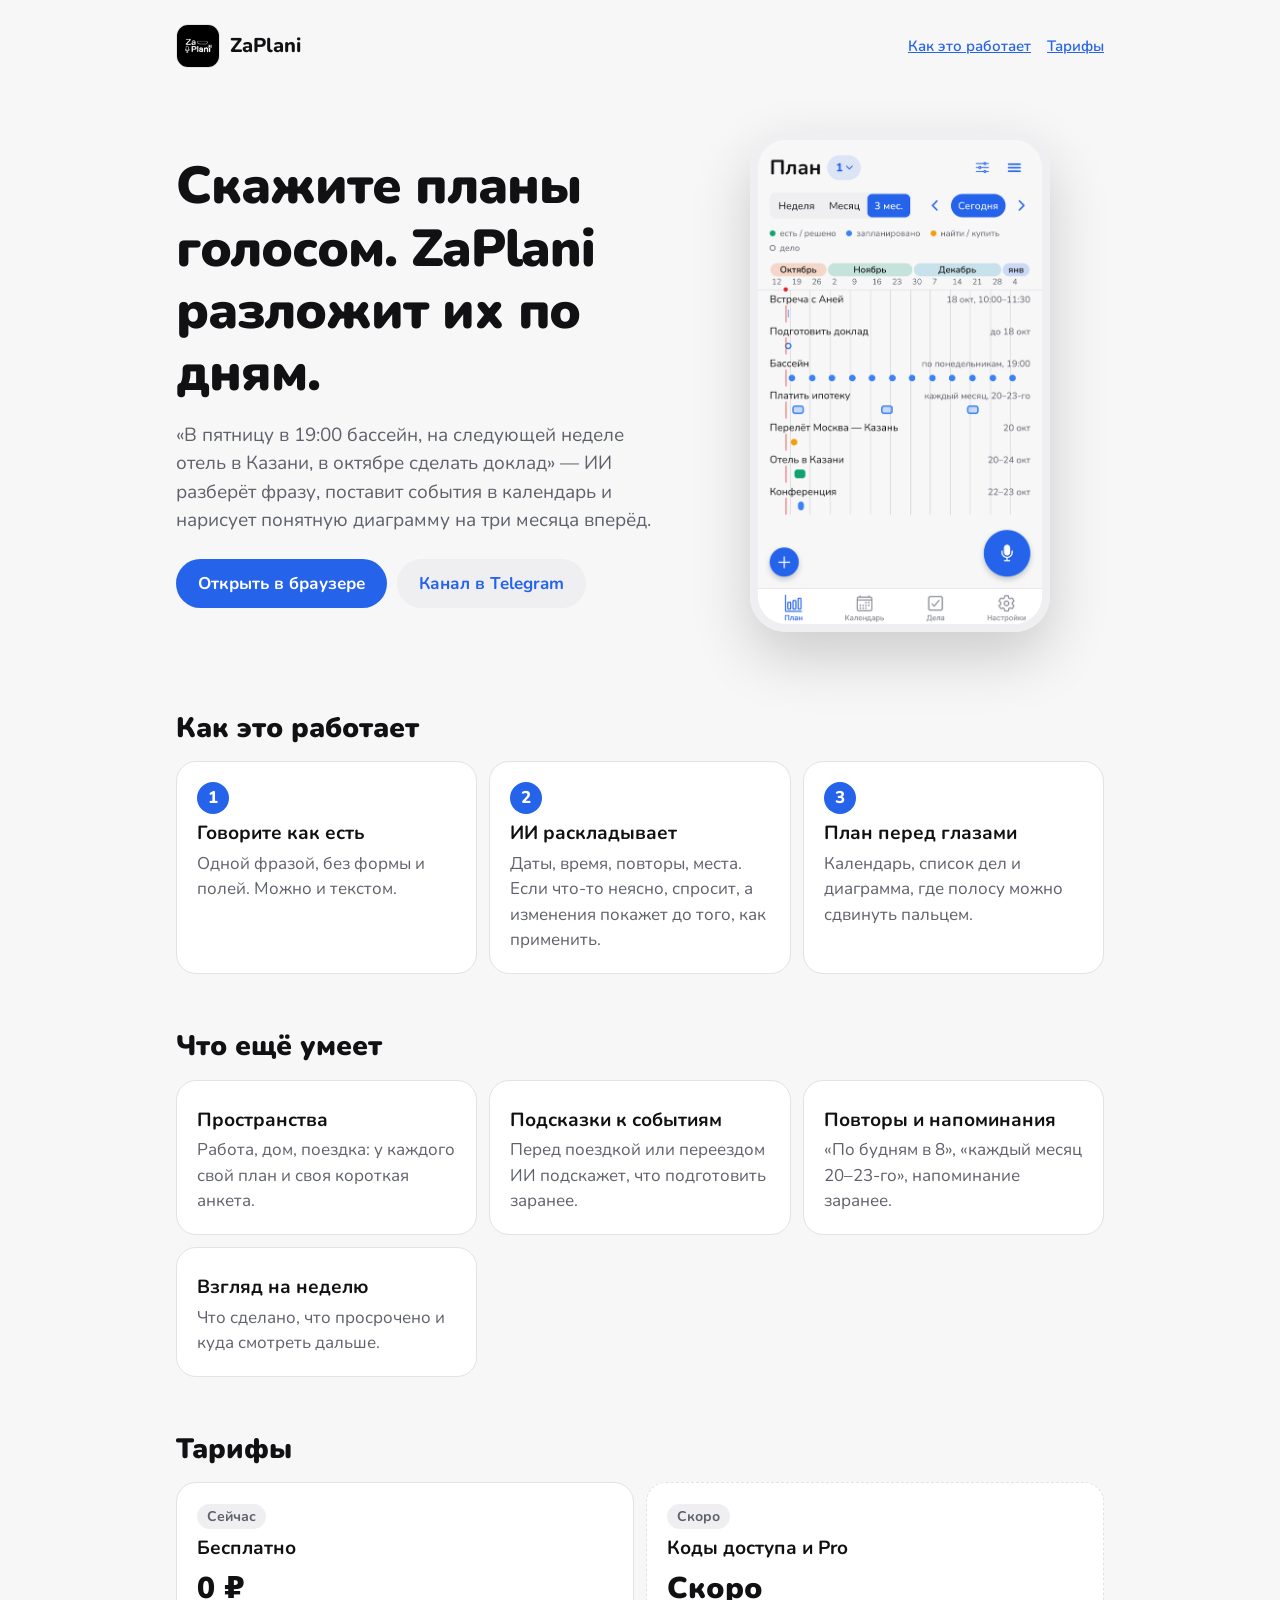
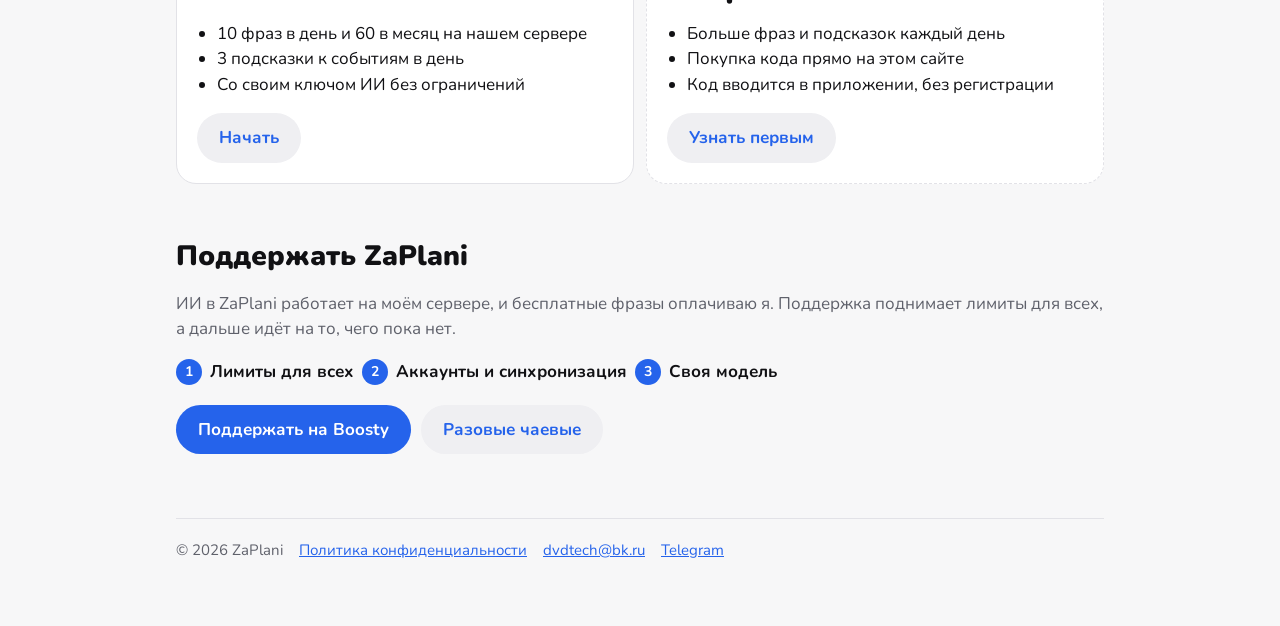
==== index.html @ d5377194 "Support block on the landing, access code on the hidden «Проверка» screen (from whenClick/ZaPlani PR" ====
<!doctype html>
<html lang="ru">
  <head>
    <meta charset="utf-8" />
    <meta name="viewport" content="width=device-width, initial-scale=1" />
    <title>ZaPlani — планы голосом</title>
    <meta
      name="description"
      content="Скажите планы голосом: ZaPlani разложит их по датам, поставит в календарь и нарисует понятную диаграмму." />
    <link rel="icon" href="img/favicon.png" />
    <link rel="apple-touch-icon" href="img/apple-touch-icon.png" />
    <link rel="stylesheet" href="style.css" />
    <style>
      header {
        display: flex;
        align-items: center;
        gap: 10px;
        font-weight: 800;
        font-size: 20px;
      }
      header img {
        width: 44px;
        height: 44px;
        border-radius: 12px;
        border: 1px solid var(--line);
      }
      header nav {
        margin-left: auto;
        display: flex;
        gap: 16px;
        font-size: 15px;
        font-weight: 600;
      }
      .hero {
        display: grid;
        gap: 32px;
        align-items: center;
        padding: 40px 0 24px;
      }
      .hero h1 {
        font-size: clamp(34px, 8vw, 52px);
        font-weight: 900;
        letter-spacing: -0.02em;
      }
      .hero p {
        font-size: 19px;
        margin: 16px 0 24px;
      }
      .actions {
        display: flex;
        flex-wrap: wrap;
        gap: 10px;
      }
      .phone {
        justify-self: center;
        width: min(300px, 80vw);
        border-radius: 36px;
        border: 8px solid var(--muted-surface);
        overflow: hidden;
        box-shadow: 0 24px 60px rgba(0, 0, 0, 0.18);
      }
      .phone img {
        display: block;
        width: 100%;
        height: auto;
      }
      section {
        margin-top: 56px;
      }
      section > h2 {
        font-size: 28px;
        font-weight: 900;
        margin-bottom: 16px;
      }
      .grid {
        display: grid;
        gap: 12px;
        grid-template-columns: repeat(auto-fit, minmax(240px, 1fr));
      }
      .card h3 {
        font-size: 19px;
        margin: 8px 0 6px;
      }
      .card p {
        margin: 0;
      }
      .step {
        display: inline-grid;
        place-items: center;
        width: 32px;
        height: 32px;
        border-radius: 50%;
        background: var(--accent);
        color: var(--on-accent);
        font-weight: 800;
      }
      .plan .price {
        font-size: 30px;
        font-weight: 900;
        margin: 6px 0 10px;
      }
      .plan ul {
        margin: 0 0 16px;
        padding-left: 20px;
      }
      .plan.soon {
        border-style: dashed;
      }
      .goals {
        display: flex;
        flex-wrap: wrap;
        gap: 8px;
        margin: 0 0 20px;
        padding: 0;
        list-style: none;
        counter-reset: goal;
      }
      .goals li {
        counter-increment: goal;
        display: flex;
        align-items: center;
        gap: 8px;
        font-weight: 700;
      }
      .goals li::before {
        content: counter(goal);
        display: inline-grid;
        place-items: center;
        width: 26px;
        height: 26px;
        border-radius: 50%;
        background: var(--accent);
        color: var(--on-accent);
        font-size: 14px;
      }
      footer {
        margin-top: 64px;
        padding-top: 20px;
        border-top: 1px solid var(--line);
        display: flex;
        flex-wrap: wrap;
        gap: 16px;
        font-size: 15px;
      }
      @media (min-width: 760px) {
        .hero {
          grid-template-columns: 1.2fr 1fr;
          padding-top: 64px;
        }
      }
    </style>
  </head>
  <body>
    <main>
      <header>
        <img src="img/icon.png" alt="" />
        ZaPlani
        <nav>
          <a href="#how">Как это работает</a>
          <a href="#plans">Тарифы</a>
        </nav>
      </header>

      <div class="hero">
        <div>
          <h1>Скажите планы голосом. ZaPlani разложит их по дням.</h1>
          <p class="muted">
            «В пятницу в 19:00 бассейн, на следующей неделе отель в Казани, в октябре сделать
            доклад» — ИИ разберёт фразу, поставит события в календарь и нарисует понятную диаграмму
            на три месяца вперёд.
          </p>
          <div class="actions">
            <a class="button" href="https://whenclick.github.io/ZaplaniWeb/">Открыть в браузере</a>
            <a class="button quiet" href="https://t.me/ZaPlani_pub">Канал в Telegram</a>
          </div>
        </div>
        <div class="phone">
          <picture>
            <source srcset="img/plan-dark.png" media="(prefers-color-scheme: dark)" />
            <img
              src="img/plan-light.png"
              width="585"
              height="996"
              alt="План в ZaPlani: дела и события на диаграмме за три месяца" />
          </picture>
        </div>
      </div>

      <section id="how">
        <h2>Как это работает</h2>
        <div class="grid">
          <div class="card">
            <span class="step">1</span>
            <h3>Говорите как есть</h3>
            <p class="muted">Одной фразой, без формы и полей. Можно и текстом.</p>
          </div>
          <div class="card">
            <span class="step">2</span>
            <h3>ИИ раскладывает</h3>
            <p class="muted">
              Даты, время, повторы, места. Если что-то неясно, спросит, а изменения покажет до того,
              как применить.
            </p>
          </div>
          <div class="card">
            <span class="step">3</span>
            <h3>План перед глазами</h3>
            <p class="muted">
              Календарь, список дел и диаграмма, где полосу можно сдвинуть пальцем.
            </p>
          </div>
        </div>
      </section>

      <section>
        <h2>Что ещё умеет</h2>
        <div class="grid">
          <div class="card">
            <h3>Пространства</h3>
            <p class="muted">Работа, дом, поездка: у каждого свой план и своя короткая анкета.</p>
          </div>
          <div class="card">
            <h3>Подсказки к событиям</h3>
            <p class="muted">Перед поездкой или переездом ИИ подскажет, что подготовить заранее.</p>
          </div>
          <div class="card">
            <h3>Повторы и напоминания</h3>
            <p class="muted">«По будням в 8», «каждый месяц 20–23-го», напоминание заранее.</p>
          </div>
          <div class="card">
            <h3>Взгляд на неделю</h3>
            <p class="muted">Что сделано, что просрочено и куда смотреть дальше.</p>
          </div>
        </div>
      </section>

      <section id="plans">
        <h2>Тарифы</h2>
        <div class="grid">
          <div class="card plan">
            <span class="badge">Сейчас</span>
            <h3>Бесплатно</h3>
            <div class="price">0 ₽</div>
            <ul>
              <li>
                <span id="day-limit">10</span> фраз в день и <span id="month-limit">60</span> в
                месяц на нашем сервере
              </li>
              <li><span id="hints-limit">3</span> подсказки к событиям в день</li>
              <li>Со своим ключом ИИ без ограничений</li>
            </ul>
            <a class="button quiet" href="https://whenclick.github.io/ZaplaniWeb/">Начать</a>
          </div>
          <div class="card plan soon">
            <span class="badge">Скоро</span>
            <h3>Коды доступа и Pro</h3>
            <div class="price">Скоро</div>
            <ul>
              <li>Больше фраз и подсказок каждый день</li>
              <li>Покупка кода прямо на этом сайте</li>
              <li>Код вводится в приложении, без регистрации</li>
            </ul>
            <a class="button quiet" href="https://t.me/ZaPlani_pub">Узнать первым</a>
          </div>
        </div>
      </section>

      <section id="support">
        <h2>Поддержать ZaPlani</h2>
        <p class="muted">
          ИИ в ZaPlani работает на моём сервере, и бесплатные фразы оплачиваю я. Поддержка поднимает
          лимиты для всех, а дальше идёт на то, чего пока нет.
        </p>
        <ol class="goals">
          <li>Лимиты для всех</li>
          <li>Аккаунты и синхронизация</li>
          <li>Своя модель</li>
        </ol>
        <div class="actions">
          <a class="button" href="https://boosty.to/whenclick/donate">Поддержать на Boosty</a>
          <a class="button quiet" href="https://pay.cloudtips.ru/p/d7dc0de0">Разовые чаевые</a>
        </div>
      </section>

      <footer class="muted">
        <span>© 2026 ZaPlani</span>
        <a href="https://whenclick.github.io/zaplani-privacy/">Политика конфиденциальности</a>
        <a href="mailto:dvdtech@bk.ru">dvdtech@bk.ru</a>
        <a href="https://t.me/ZaPlani_pub">Telegram</a>
      </footer>
    </main>
    <script>
      // The free limits as the server has them now; the numbers above stay if it does not answer.
      fetch('https://container-app-zaplani.containerapps.ru/')
        .then((res) => res.json())
        .then((limits) => {
          for (const [id, key] of [
            ['day-limit', 'dailyLimit'],
            ['month-limit', 'monthlyLimit'],
            ['hints-limit', 'hintsDailyLimit'],
          ]) {
            if (Number.isFinite(limits[key])) document.getElementById(id).textContent = limits[key];
          }
        })
        .catch(() => {});
    </script>
  </body>
</html>
---- style.css ----
/* Shared by the landing and the admin page; colors are the app's own (src/theme/tokens.ts). */
@font-face {
  font-family: Nunito;
  font-weight: 200 1000;
  font-display: swap;
  src: url('fonts/nunito-cyrillic-wght-normal.woff2') format('woff2');
  unicode-range: U+0301, U+0400-045F, U+0490-0491, U+04B0-04B1, U+2116;
}
@font-face {
  font-family: Nunito;
  font-weight: 200 1000;
  font-display: swap;
  src: url('fonts/nunito-latin-wght-normal.woff2') format('woff2');
  unicode-range: U+0000-00FF, U+0131, U+0152-0153, U+02BB-02BC, U+2000-206F, U+20AC, U+2122;
}
:root {
  color-scheme: light dark;
  --bg: #f7f7f8;
  --surface: #ffffff;
  --muted-surface: #efeff2;
  --line: #e2e2e7;
  --fg: #111114;
  --muted: #5f616b;
  --accent: #2563eb;
  --on-accent: #ffffff;
  --ok: #10a36f;
  --warn: #b45309;
  --bad: #dc2626;
}
@media (prefers-color-scheme: dark) {
  :root {
    --bg: #0b0b0d;
    --surface: #17171a;
    --muted-surface: #222227;
    --line: #2c2c32;
    --fg: #f4f4f6;
    --muted: #a3a5ae;
    --accent: #5b8def;
    --ok: #22b07d;
    --warn: #fbbf24;
    --bad: #f87171;
  }
}
* {
  box-sizing: border-box;
}
body {
  margin: 0;
  background: var(--bg);
  color: var(--fg);
  font:
    17px/1.5 Nunito,
    -apple-system,
    system-ui,
    sans-serif;
}
main {
  max-width: 960px;
  margin: 0 auto;
  padding: 24px 16px 64px;
}
a {
  color: var(--accent);
}
h1,
h2,
h3 {
  line-height: 1.2;
  margin: 0;
}
.button {
  display: inline-block;
  border: 0;
  border-radius: 999px;
  padding: 12px 22px;
  font: inherit;
  font-weight: 700;
  text-decoration: none;
  cursor: pointer;
  background: var(--accent);
  color: var(--on-accent);
}
.button.quiet {
  background: var(--muted-surface);
  color: var(--accent);
}
.card {
  background: var(--surface);
  border: 1px solid var(--line);
  border-radius: 20px;
  padding: 20px;
}
.muted {
  color: var(--muted);
}
.badge {
  display: inline-block;
  border-radius: 999px;
  padding: 2px 10px;
  font-size: 14px;
  font-weight: 700;
  background: var(--muted-surface);
  color: var(--muted);
}
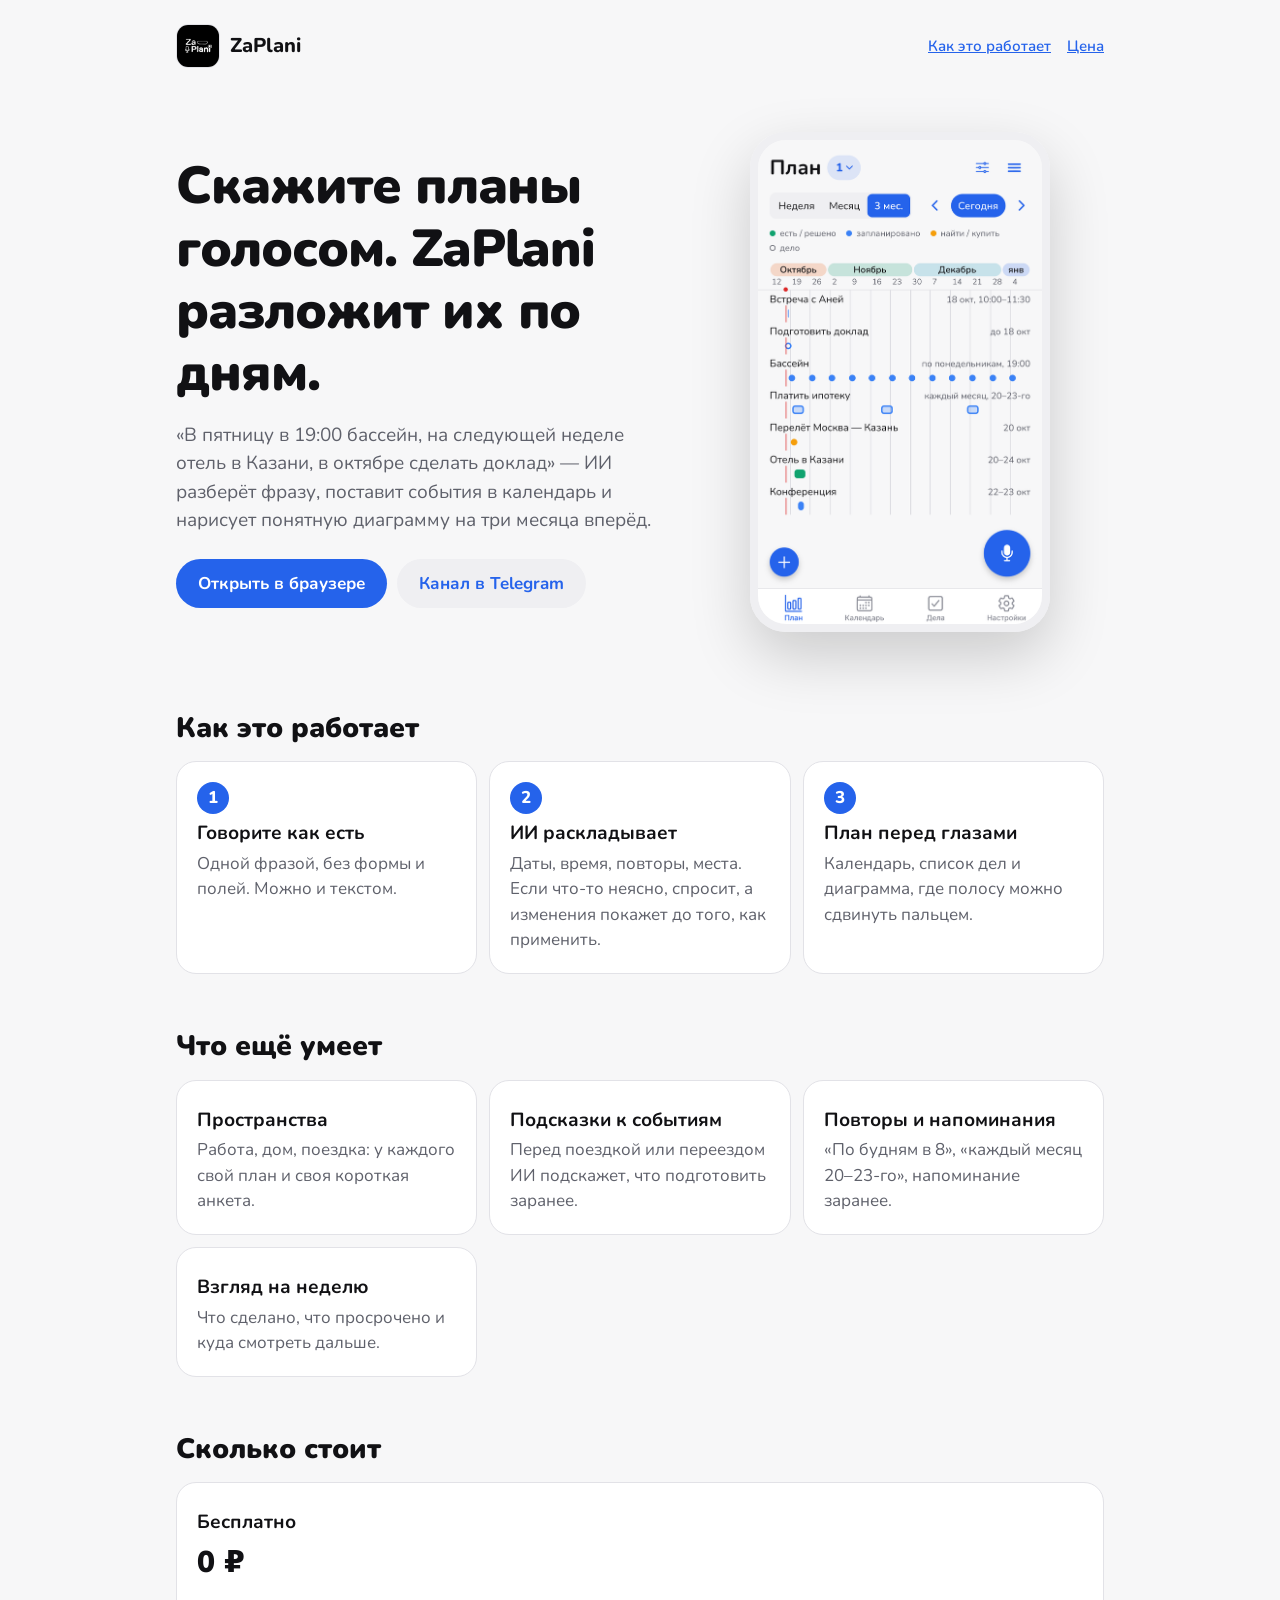
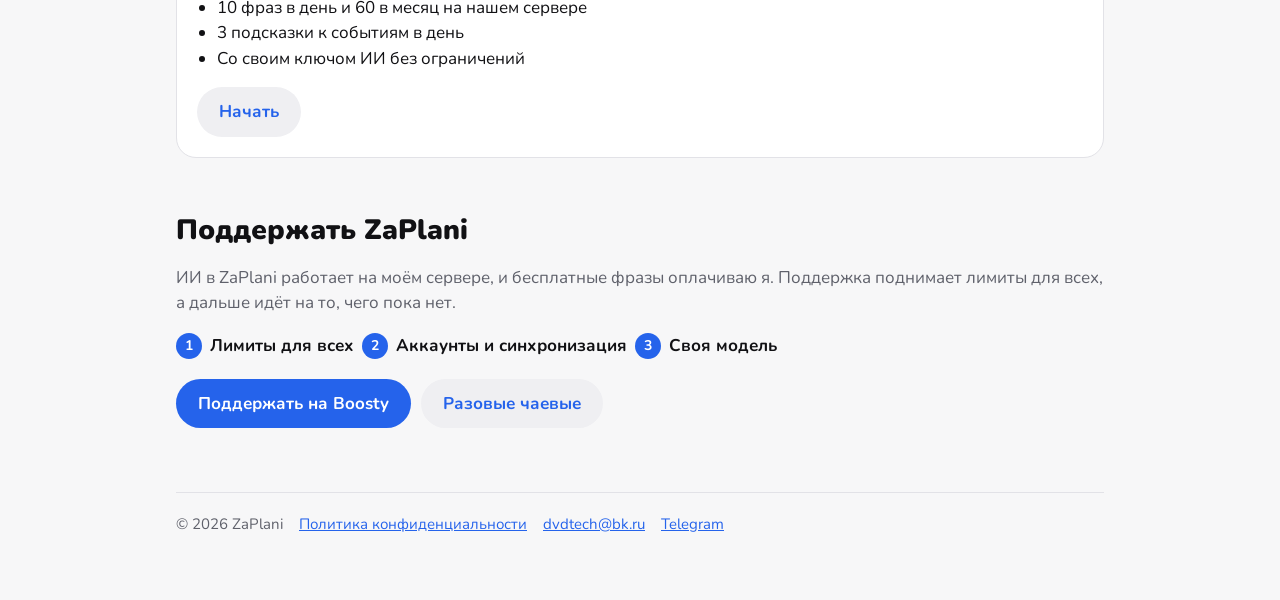
==== commit 83bdaa08: "Remove the «Коды доступа и Pro» card from the landing (from whenClick/ZaPlani PR #93)" ====
--- a/index.html
+++ b/index.html
@@ -103,9 +103,6 @@
         margin: 0 0 16px;
         padding-left: 20px;
       }
-      .plan.soon {
-        border-style: dashed;
-      }
       .goals {
         display: flex;
         flex-wrap: wrap;
@@ -157,7 +154,7 @@
         ZaPlani
         <nav>
           <a href="#how">Как это работает</a>
-          <a href="#plans">Тарифы</a>
+          <a href="#plans">Цена</a>
         </nav>
       </header>
 
@@ -235,10 +232,9 @@
       </section>
 
       <section id="plans">
-        <h2>Тарифы</h2>
+        <h2>Сколько стоит</h2>
         <div class="grid">
           <div class="card plan">
-            <span class="badge">Сейчас</span>
             <h3>Бесплатно</h3>
             <div class="price">0 ₽</div>
             <ul>
@@ -250,17 +246,6 @@
               <li>Со своим ключом ИИ без ограничений</li>
             </ul>
             <a class="button quiet" href="https://whenclick.github.io/ZaplaniWeb/">Начать</a>
-          </div>
-          <div class="card plan soon">
-            <span class="badge">Скоро</span>
-            <h3>Коды доступа и Pro</h3>
-            <div class="price">Скоро</div>
-            <ul>
-              <li>Больше фраз и подсказок каждый день</li>
-              <li>Покупка кода прямо на этом сайте</li>
-              <li>Код вводится в приложении, без регистрации</li>
-            </ul>
-            <a class="button quiet" href="https://t.me/ZaPlani_pub">Узнать первым</a>
           </div>
         </div>
       </section>
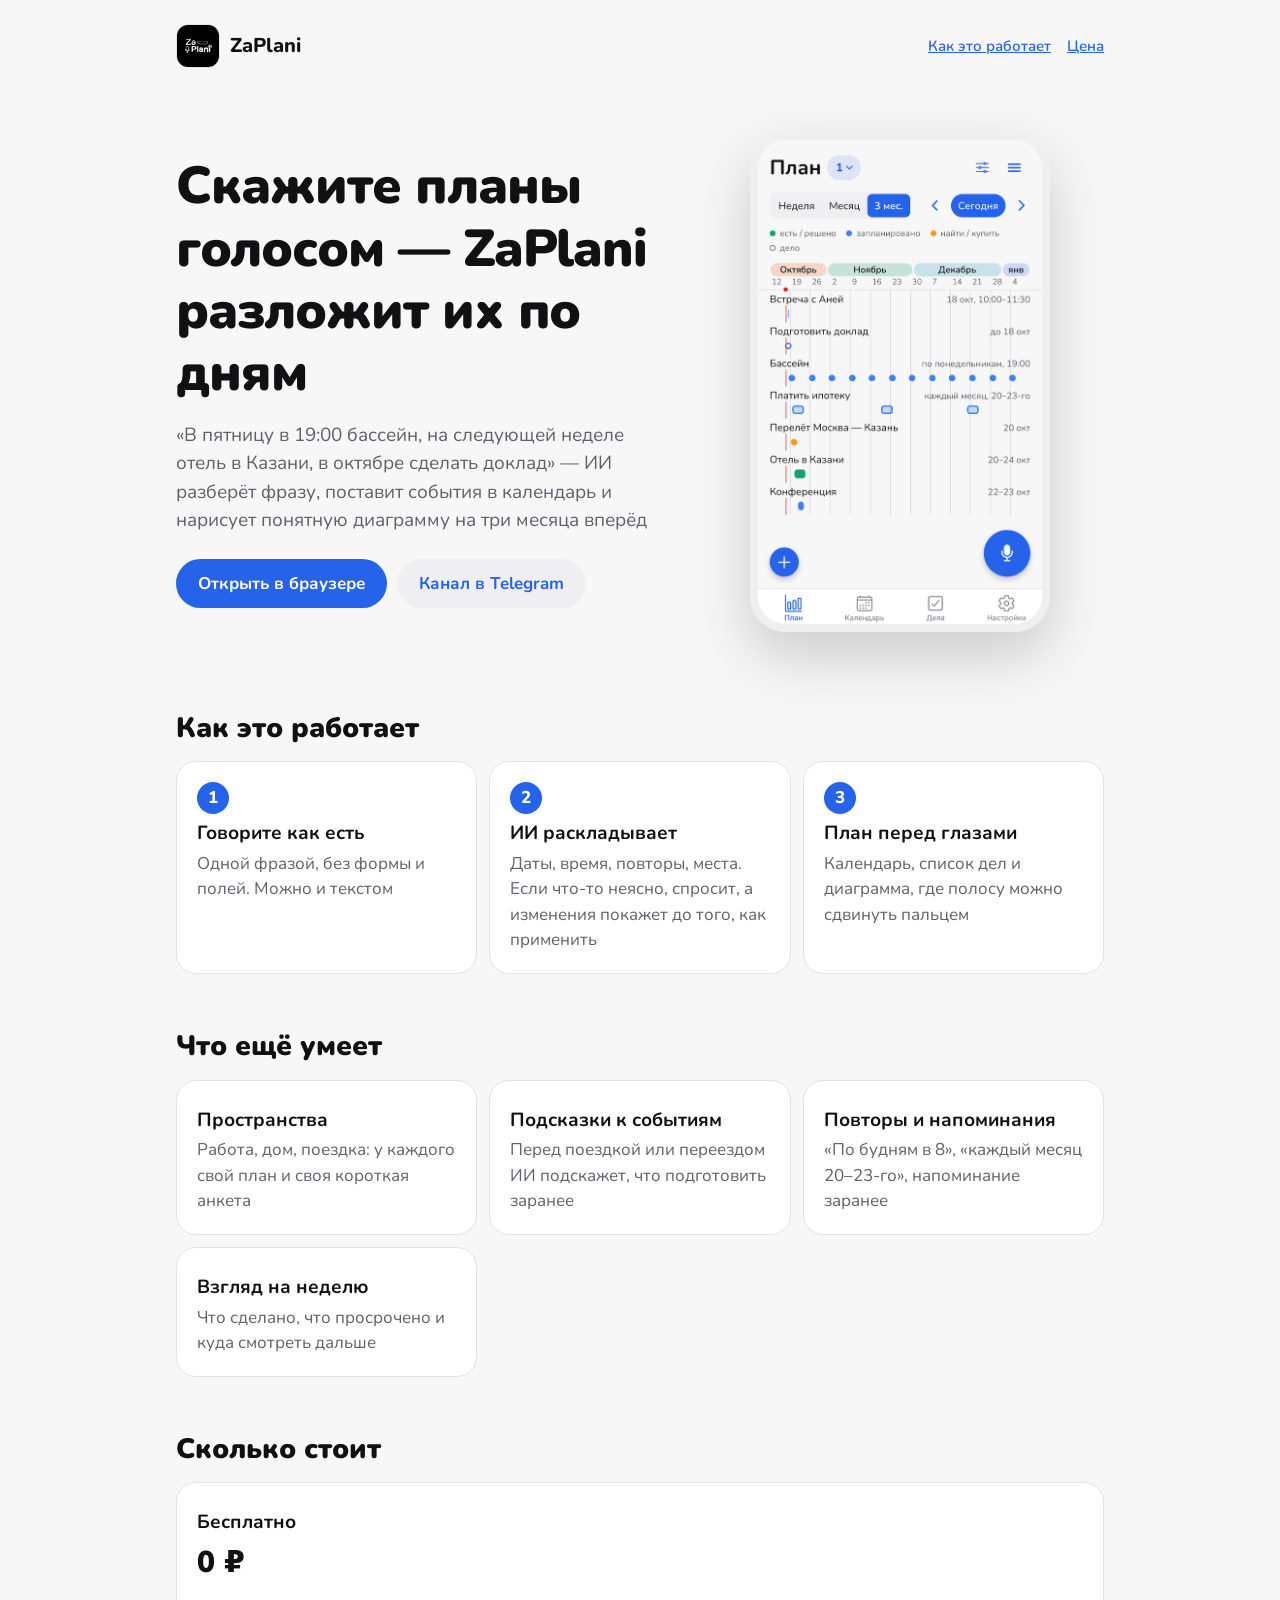
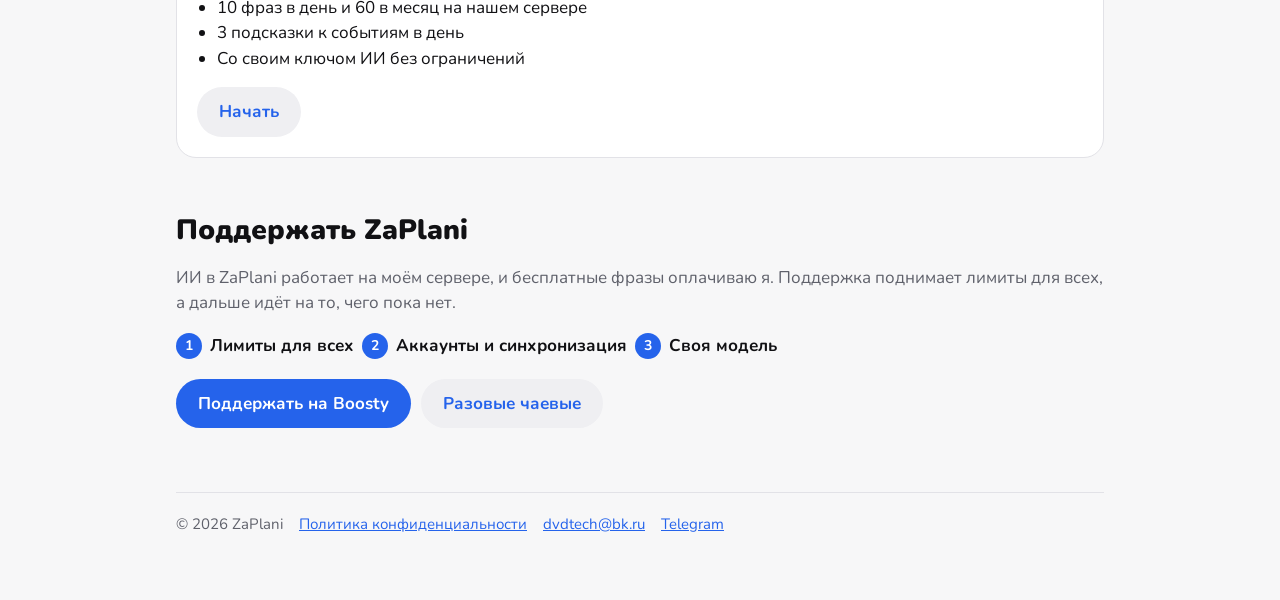
==== commit f691e444: "APK download button and no periods in headings; app links to app.zaplani.com (from whenClick/ZaPlani" ====
--- a/index.html
+++ b/index.html
@@ -139,6 +139,21 @@
         gap: 16px;
         font-size: 15px;
       }
+      /* The button's own display would show it while hidden. */
+      [hidden] {
+        display: none !important;
+      }
+      .apk-notes {
+        margin-top: 12px;
+        font-size: 14px;
+      }
+      .apk-notes p {
+        margin: 0 0 4px;
+      }
+      .apk-notes ul {
+        margin: 0;
+        padding-left: 20px;
+      }
       @media (min-width: 760px) {
         .hero {
           grid-template-columns: 1.2fr 1fr;
@@ -160,15 +175,33 @@
 
       <div class="hero">
         <div>
-          <h1>Скажите планы голосом. ZaPlani разложит их по дням.</h1>
+          <h1>Скажите планы голосом — ZaPlani разложит их по дням</h1>
           <p class="muted">
             «В пятницу в 19:00 бассейн, на следующей неделе отель в Казани, в октябре сделать
             доклад» — ИИ разберёт фразу, поставит события в календарь и нарисует понятную диаграмму
-            на три месяца вперёд.
+            на три месяца вперёд
           </p>
           <div class="actions">
-            <a class="button" href="https://whenclick.github.io/ZaplaniWeb/">Открыть в браузере</a>
+            <a class="button" href="https://app.zaplani.com/">Открыть в браузере</a>
             <a class="button quiet" href="https://t.me/ZaPlani_pub">Канал в Telegram</a>
+            <a
+              class="button quiet"
+              id="apk"
+              href="https://github.com/whenClick/zaplani-site/releases/latest/download/zaplani.apk"
+              hidden
+              >Скачать для Android (APK)</a
+            >
+          </div>
+          <div class="apk-notes muted" id="apk-notes" hidden>
+            <p id="apk-version"></p>
+            <ul>
+              <li>Телефон спросит разрешение ставить приложения из браузера: разрешите</li>
+              <li>
+                Play Защита может предупредить о незнакомом приложении: выберите «Всё равно
+                установить»
+              </li>
+              <li>Новую версию ставьте поверх старой: план сохранится</li>
+            </ul>
           </div>
         </div>
         <div class="phone">
@@ -189,21 +222,21 @@
           <div class="card">
             <span class="step">1</span>
             <h3>Говорите как есть</h3>
-            <p class="muted">Одной фразой, без формы и полей. Можно и текстом.</p>
+            <p class="muted">Одной фразой, без формы и полей. Можно и текстом</p>
           </div>
           <div class="card">
             <span class="step">2</span>
             <h3>ИИ раскладывает</h3>
             <p class="muted">
               Даты, время, повторы, места. Если что-то неясно, спросит, а изменения покажет до того,
-              как применить.
+              как применить
             </p>
           </div>
           <div class="card">
             <span class="step">3</span>
             <h3>План перед глазами</h3>
             <p class="muted">
-              Календарь, список дел и диаграмма, где полосу можно сдвинуть пальцем.
+              Календарь, список дел и диаграмма, где полосу можно сдвинуть пальцем
             </p>
           </div>
         </div>
@@ -214,19 +247,19 @@
         <div class="grid">
           <div class="card">
             <h3>Пространства</h3>
-            <p class="muted">Работа, дом, поездка: у каждого свой план и своя короткая анкета.</p>
+            <p class="muted">Работа, дом, поездка: у каждого свой план и своя короткая анкета</p>
           </div>
           <div class="card">
             <h3>Подсказки к событиям</h3>
-            <p class="muted">Перед поездкой или переездом ИИ подскажет, что подготовить заранее.</p>
+            <p class="muted">Перед поездкой или переездом ИИ подскажет, что подготовить заранее</p>
           </div>
           <div class="card">
             <h3>Повторы и напоминания</h3>
-            <p class="muted">«По будням в 8», «каждый месяц 20–23-го», напоминание заранее.</p>
+            <p class="muted">«По будням в 8», «каждый месяц 20–23-го», напоминание заранее</p>
           </div>
           <div class="card">
             <h3>Взгляд на неделю</h3>
-            <p class="muted">Что сделано, что просрочено и куда смотреть дальше.</p>
+            <p class="muted">Что сделано, что просрочено и куда смотреть дальше</p>
           </div>
         </div>
       </section>
@@ -245,7 +278,7 @@
               <li><span id="hints-limit">3</span> подсказки к событиям в день</li>
               <li>Со своим ключом ИИ без ограничений</li>
             </ul>
-            <a class="button quiet" href="https://whenclick.github.io/ZaplaniWeb/">Начать</a>
+            <a class="button quiet" href="https://app.zaplani.com/">Начать</a>
           </div>
         </div>
       </section>
@@ -288,6 +321,20 @@
           }
         })
         .catch(() => {});
+      // The Android download shows once a build is published on this site's releases.
+      fetch('https://api.github.com/repos/whenClick/zaplani-site/releases/latest')
+        .then((res) => (res.ok ? res.json() : null))
+        .then((release) => {
+          if (!release?.assets?.some((asset) => asset.name === 'zaplani.apk')) return;
+          const date = new Date(release.published_at).toLocaleDateString('ru-RU', {
+            day: 'numeric',
+            month: 'long',
+          });
+          document.getElementById('apk-version').textContent = `${release.name}, ${date}`;
+          document.getElementById('apk').hidden = false;
+          document.getElementById('apk-notes').hidden = false;
+        })
+        .catch(() => {});
     </script>
   </body>
 </html>
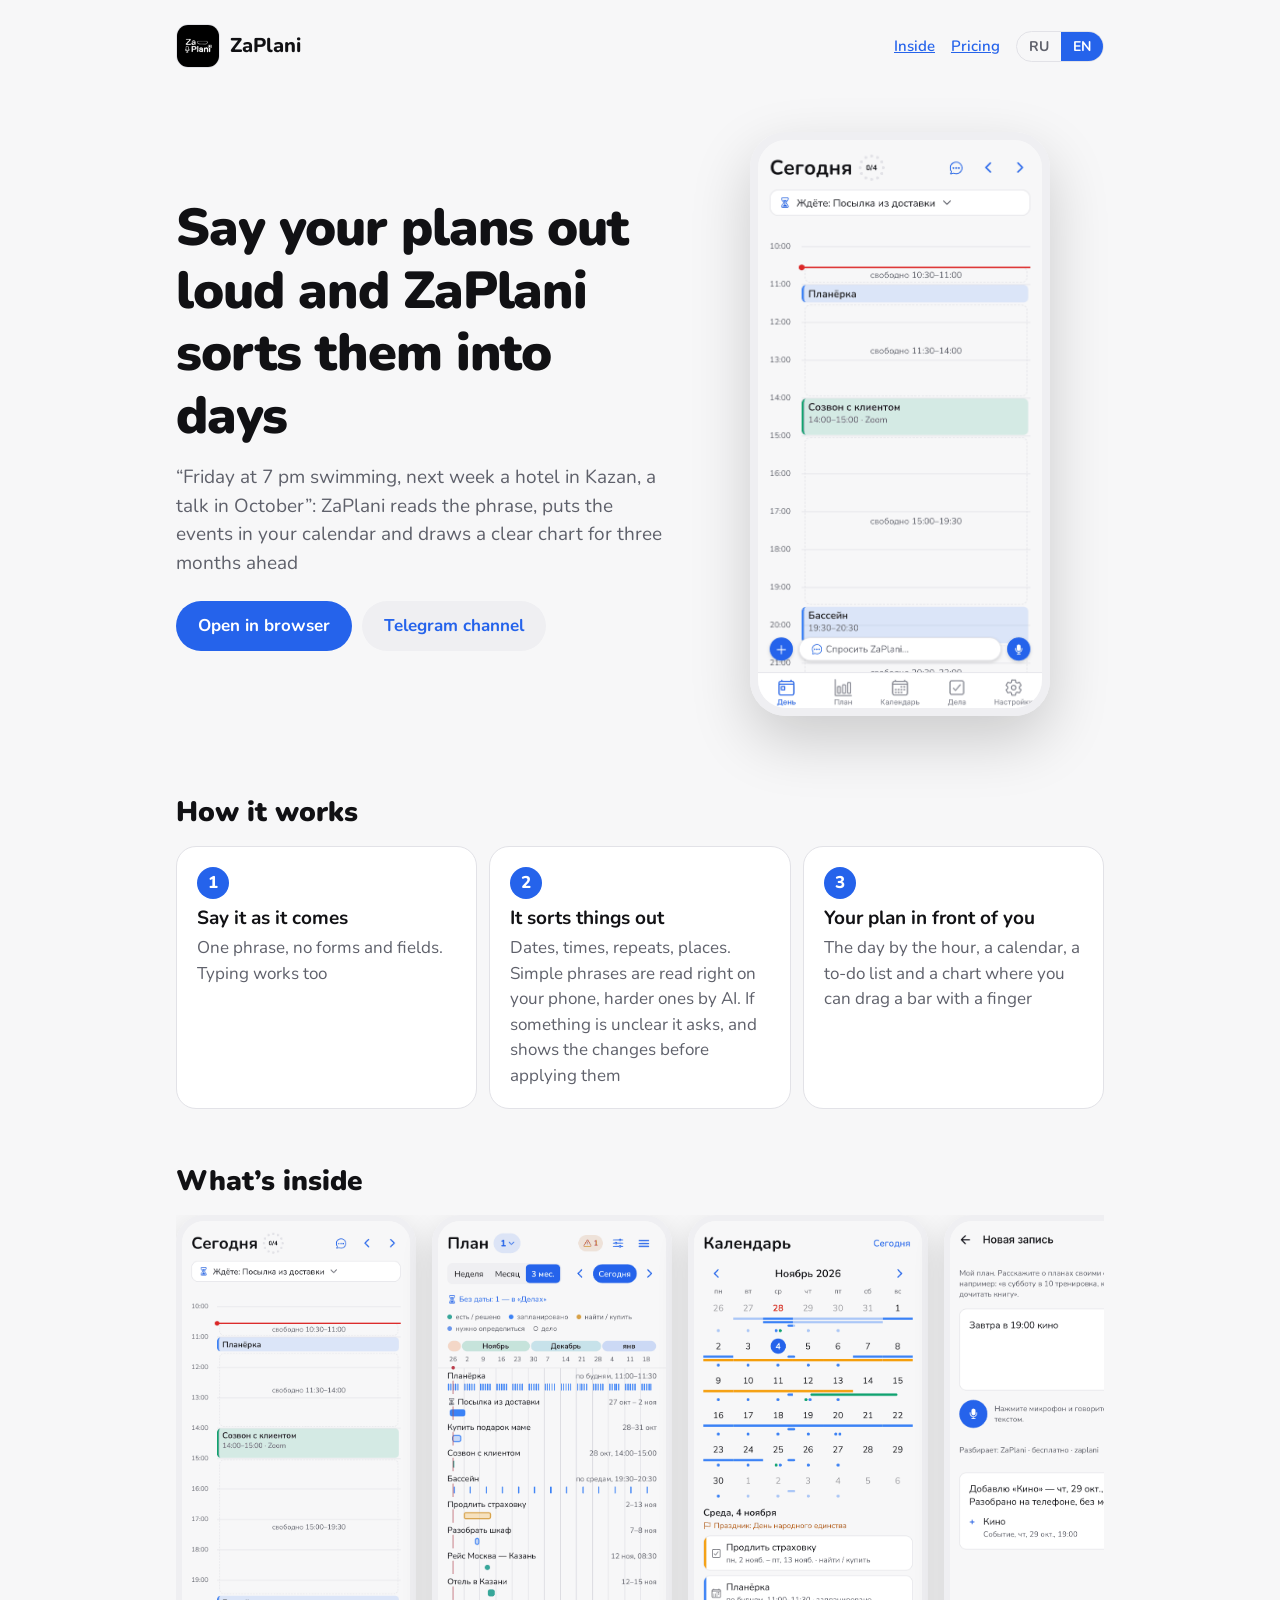
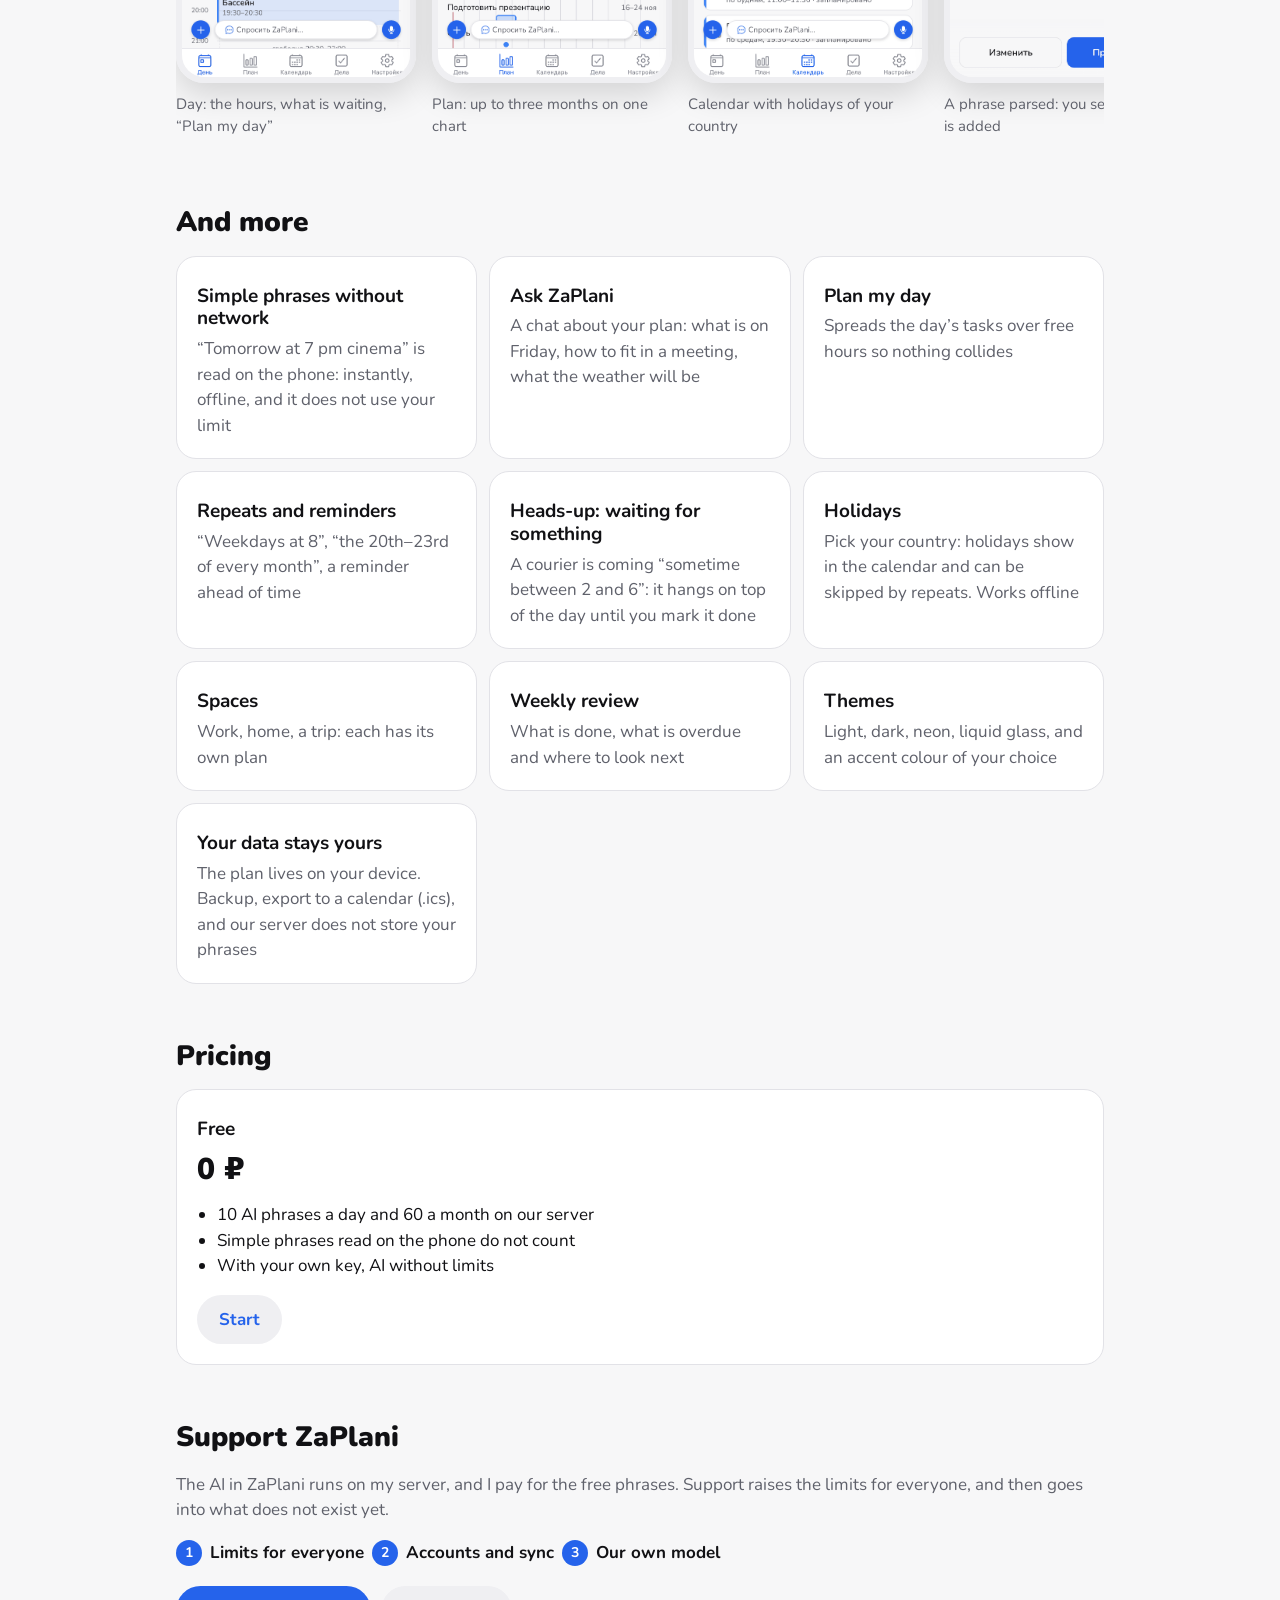
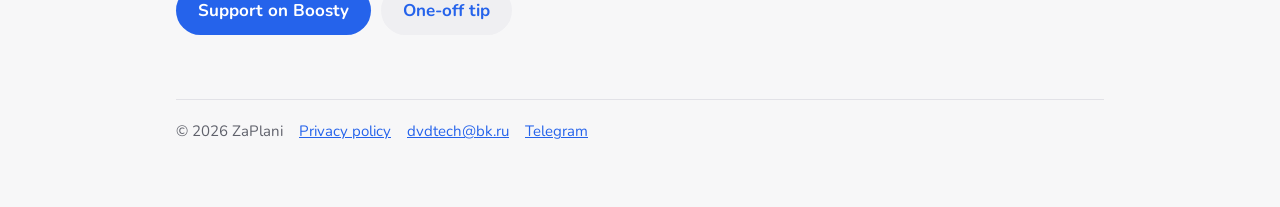
==== commit d9acee34: "Landing from main 2d87638" ====
--- a/index.html
+++ b/index.html
@@ -27,6 +27,7 @@
       header nav {
         margin-left: auto;
         display: flex;
+        align-items: center;
         gap: 16px;
         font-size: 15px;
         font-weight: 600;
@@ -154,6 +155,48 @@
         margin: 0;
         padding-left: 20px;
       }
+      .lang {
+        display: inline-flex;
+        border: 1px solid var(--line);
+        border-radius: 999px;
+        overflow: hidden;
+      }
+      .lang button {
+        border: 0;
+        background: transparent;
+        color: var(--muted);
+        font: inherit;
+        font-size: 14px;
+        font-weight: 700;
+        padding: 4px 12px;
+        cursor: pointer;
+      }
+      .lang button[aria-pressed='true'] {
+        background: var(--accent);
+        color: var(--on-accent);
+      }
+      .shots {
+        display: flex;
+        gap: 16px;
+        overflow-x: auto;
+        scroll-snap-type: x mandatory;
+        padding-bottom: 12px;
+      }
+      .shot {
+        flex: 0 0 min(240px, 70vw);
+        scroll-snap-align: start;
+        margin: 0;
+      }
+      .shot .phone {
+        width: 100%;
+        border-radius: 28px;
+        border-width: 6px;
+        box-shadow: 0 12px 32px rgba(0, 0, 0, 0.14);
+      }
+      .shot figcaption {
+        margin-top: 10px;
+        font-size: 15px;
+      }
       @media (min-width: 760px) {
         .hero {
           grid-template-columns: 1.2fr 1fr;
@@ -168,26 +211,39 @@
         <img src="img/icon.png" alt="" />
         ZaPlani
         <nav>
-          <a href="#how">Как это работает</a>
-          <a href="#plans">Цена</a>
+          <a href="#inside" data-en="Inside">Что внутри</a>
+          <a href="#plans" data-en="Pricing">Цена</a>
+          <span class="lang" role="group" aria-label="Language">
+            <button type="button" data-lang="ru" aria-pressed="true">RU</button>
+            <button type="button" data-lang="en" aria-pressed="false">EN</button>
+          </span>
         </nav>
       </header>
 
       <div class="hero">
         <div>
-          <h1>Скажите планы голосом — ZaPlani разложит их по дням</h1>
-          <p class="muted">
+          <h1 data-en="Say your plans out loud and ZaPlani sorts them into days">
+            Скажите планы голосом — ZaPlani разложит их по дням
+          </h1>
+          <p
+            class="muted"
+            data-en="“Friday at 7 pm swimming, next week a hotel in Kazan, a talk in October”: ZaPlani reads the phrase, puts the events in your calendar and draws a clear chart for three months ahead">
             «В пятницу в 19:00 бассейн, на следующей неделе отель в Казани, в октябре сделать
-            доклад» — ИИ разберёт фразу, поставит события в календарь и нарисует понятную диаграмму
-            на три месяца вперёд
+            доклад» — ZaPlani разберёт фразу, поставит события в календарь и нарисует понятную
+            диаграмму на три месяца вперёд
           </p>
           <div class="actions">
-            <a class="button" href="https://app.zaplani.com/">Открыть в браузере</a>
-            <a class="button quiet" href="https://t.me/ZaPlani_pub">Канал в Telegram</a>
+            <a class="button" href="https://app.zaplani.com/" data-en="Open in browser"
+              >Открыть в браузере</a
+            >
+            <a class="button quiet" href="https://t.me/ZaPlani_pub" data-en="Telegram channel"
+              >Канал в Telegram</a
+            >
             <a
               class="button quiet"
               id="apk"
               href="https://github.com/whenClick/zaplani-site/releases/latest/download/zaplani.apk"
+              data-en="Download for Android (APK)"
               hidden
               >Скачать для Android (APK)</a
             >
@@ -195,130 +251,352 @@
           <div class="apk-notes muted" id="apk-notes" hidden>
             <p id="apk-version"></p>
             <ul>
-              <li>Телефон спросит разрешение ставить приложения из браузера: разрешите</li>
-              <li>
+              <li data-en="The phone will ask to allow installing apps from the browser: allow it">
+                Телефон спросит разрешение ставить приложения из браузера: разрешите
+              </li>
+              <li data-en="Play Protect may warn about an unfamiliar app: choose “Install anyway”">
                 Play Защита может предупредить о незнакомом приложении: выберите «Всё равно
                 установить»
               </li>
-              <li>Новую версию ставьте поверх старой: план сохранится</li>
+              <li data-en="Install new versions over the old one: your plan stays">
+                Новую версию ставьте поверх старой: план сохранится
+              </li>
             </ul>
           </div>
         </div>
         <div class="phone">
           <picture>
-            <source srcset="img/plan-dark.png" media="(prefers-color-scheme: dark)" />
+            <source srcset="img/day-dark.png" media="(prefers-color-scheme: dark)" />
             <img
-              src="img/plan-light.png"
+              src="img/day-light.png"
               width="585"
-              height="996"
-              alt="План в ZaPlani: дела и события на диаграмме за три месяца" />
+              height="1170"
+              alt="День в ZaPlani: события по часам и напоминания"
+              data-alt-en="The Day screen in ZaPlani: events by the hour and heads-ups" />
           </picture>
         </div>
       </div>
 
       <section id="how">
-        <h2>Как это работает</h2>
+        <h2 data-en="How it works">Как это работает</h2>
         <div class="grid">
           <div class="card">
             <span class="step">1</span>
-            <h3>Говорите как есть</h3>
-            <p class="muted">Одной фразой, без формы и полей. Можно и текстом</p>
+            <h3 data-en="Say it as it comes">Говорите как есть</h3>
+            <p class="muted" data-en="One phrase, no forms and fields. Typing works too">
+              Одной фразой, без формы и полей. Можно и текстом
+            </p>
           </div>
           <div class="card">
             <span class="step">2</span>
-            <h3>ИИ раскладывает</h3>
-            <p class="muted">
-              Даты, время, повторы, места. Если что-то неясно, спросит, а изменения покажет до того,
-              как применить
+            <h3 data-en="It sorts things out">ZaPlani раскладывает</h3>
+            <p
+              class="muted"
+              data-en="Dates, times, repeats, places. Simple phrases are read right on your phone, harder ones by AI. If something is unclear it asks, and shows the changes before applying them">
+              Даты, время, повторы, места. Простые фразы читаются прямо на телефоне, сложные
+              разбирает ИИ. Если что-то неясно, спросит, а изменения покажет до того, как применить
             </p>
           </div>
           <div class="card">
             <span class="step">3</span>
-            <h3>План перед глазами</h3>
-            <p class="muted">
-              Календарь, список дел и диаграмма, где полосу можно сдвинуть пальцем
+            <h3 data-en="Your plan in front of you">План перед глазами</h3>
+            <p
+              class="muted"
+              data-en="The day by the hour, a calendar, a to-do list and a chart where you can drag a bar with a finger">
+              День по часам, календарь, список дел и диаграмма, где полосу можно сдвинуть пальцем
             </p>
           </div>
         </div>
       </section>
 
-      <section>
-        <h2>Что ещё умеет</h2>
-        <div class="grid">
-          <div class="card">
-            <h3>Пространства</h3>
-            <p class="muted">Работа, дом, поездка: у каждого свой план и своя короткая анкета</p>
-          </div>
-          <div class="card">
-            <h3>Подсказки к событиям</h3>
-            <p class="muted">Перед поездкой или переездом ИИ подскажет, что подготовить заранее</p>
-          </div>
-          <div class="card">
-            <h3>Повторы и напоминания</h3>
-            <p class="muted">«По будням в 8», «каждый месяц 20–23-го», напоминание заранее</p>
-          </div>
-          <div class="card">
-            <h3>Взгляд на неделю</h3>
-            <p class="muted">Что сделано, что просрочено и куда смотреть дальше</p>
-          </div>
+      <section id="inside">
+        <h2 data-en="What’s inside">Что внутри</h2>
+        <div class="shots">
+          <figure class="shot">
+            <div class="phone">
+              <picture>
+                <source srcset="img/day-dark.png" media="(prefers-color-scheme: dark)" />
+                <img
+                  src="img/day-light.png"
+                  width="585"
+                  height="1170"
+                  loading="lazy"
+                  alt="День: события по часам"
+                  data-alt-en="Day: events by the hour" />
+              </picture>
+            </div>
+            <figcaption class="muted" data-en="Day: the hours, what is waiting, “Plan my day”">
+              День: часы, что ждёте, «Собрать день»
+            </figcaption>
+          </figure>
+          <figure class="shot">
+            <div class="phone">
+              <picture>
+                <source srcset="img/plan-dark.png" media="(prefers-color-scheme: dark)" />
+                <img
+                  src="img/plan-light.png"
+                  width="585"
+                  height="1170"
+                  loading="lazy"
+                  alt="План: диаграмма на три месяца"
+                  data-alt-en="Plan: a chart for three months" />
+              </picture>
+            </div>
+            <figcaption class="muted" data-en="Plan: up to three months on one chart">
+              План: до трёх месяцев на одной диаграмме
+            </figcaption>
+          </figure>
+          <figure class="shot">
+            <div class="phone">
+              <picture>
+                <source srcset="img/calendar-dark.png" media="(prefers-color-scheme: dark)" />
+                <img
+                  src="img/calendar-light.png"
+                  width="585"
+                  height="1170"
+                  loading="lazy"
+                  alt="Календарь с праздниками и событиями"
+                  data-alt-en="Calendar with holidays and events" />
+              </picture>
+            </div>
+            <figcaption class="muted" data-en="Calendar with holidays of your country">
+              Календарь с праздниками вашей страны
+            </figcaption>
+          </figure>
+          <figure class="shot">
+            <div class="phone">
+              <picture>
+                <source srcset="img/parse-dark.png" media="(prefers-color-scheme: dark)" />
+                <img
+                  src="img/parse-light.png"
+                  width="585"
+                  height="1170"
+                  loading="lazy"
+                  alt="Разбор фразы: что будет добавлено"
+                  data-alt-en="A parsed phrase: what will be added" />
+              </picture>
+            </div>
+            <figcaption class="muted" data-en="A phrase parsed: you see it before it is added">
+              Фраза разобрана: вы видите всё до добавления
+            </figcaption>
+          </figure>
         </div>
       </section>
 
+      <section>
+        <h2 data-en="And more">Что ещё умеет</h2>
+        <div class="grid">
+          <div class="card">
+            <h3 data-en="Simple phrases without network">Простые фразы без сети</h3>
+            <p
+              class="muted"
+              data-en="“Tomorrow at 7 pm cinema” is read on the phone: instantly, offline, and it does not use your limit">
+              «Завтра в 19:00 кино» читается на телефоне: мгновенно, без интернета и без расхода
+              лимита
+            </p>
+          </div>
+          <div class="card">
+            <h3 data-en="Ask ZaPlani">Спросить ZaPlani</h3>
+            <p
+              class="muted"
+              data-en="A chat about your plan: what is on Friday, how to fit in a meeting, what the weather will be">
+              Чат о вашем плане: что в пятницу, куда вписать встречу, какая будет погода
+            </p>
+          </div>
+          <div class="card">
+            <h3 data-en="Plan my day">Собрать день</h3>
+            <p class="muted" data-en="Spreads the day’s tasks over free hours so nothing collides">
+              Раскладывает дела дня по свободным часам, чтобы ничего не пересекалось
+            </p>
+          </div>
+          <div class="card">
+            <h3 data-en="Repeats and reminders">Повторы и напоминания</h3>
+            <p
+              class="muted"
+              data-en="“Weekdays at 8”, “the 20th–23rd of every month”, a reminder ahead of time">
+              «По будням в 8», «каждый месяц 20–23-го», напоминание заранее
+            </p>
+          </div>
+          <div class="card">
+            <h3 data-en="Heads-up: waiting for something">Напоминание: ждёте</h3>
+            <p
+              class="muted"
+              data-en="A courier is coming “sometime between 2 and 6”: it hangs on top of the day until you mark it done">
+              Курьер приедет «где-то с 14 до 18»: напоминание висит над днём, пока не отметите
+              «Завершено»
+            </p>
+          </div>
+          <div class="card">
+            <h3 data-en="Holidays">Праздники</h3>
+            <p
+              class="muted"
+              data-en="Pick your country: holidays show in the calendar and can be skipped by repeats. Works offline">
+              Выберите страну: праздники видны в календаре, повторы могут их пропускать. Работает
+              без интернета
+            </p>
+          </div>
+          <div class="card">
+            <h3 data-en="Spaces">Пространства</h3>
+            <p class="muted" data-en="Work, home, a trip: each has its own plan">
+              Работа, дом, поездка: у каждого свой план
+            </p>
+          </div>
+          <div class="card">
+            <h3 data-en="Weekly review">Взгляд на неделю</h3>
+            <p class="muted" data-en="What is done, what is overdue and where to look next">
+              Что сделано, что просрочено и куда смотреть дальше
+            </p>
+          </div>
+          <div class="card">
+            <h3 data-en="Themes">Темы</h3>
+            <p
+              class="muted"
+              data-en="Light, dark, neon, liquid glass, and an accent colour of your choice">
+              Светлая, тёмная, неон, жидкое стекло и цвет на ваш вкус
+            </p>
+          </div>
+          <div class="card">
+            <h3 data-en="Your data stays yours">Данные у вас</h3>
+            <p
+              class="muted"
+              data-en="The plan lives on your device. Backup, export to a calendar (.ics), and our server does not store your phrases">
+              План хранится на устройстве. Резервная копия, экспорт в календарь (.ics), а наш сервер
+              не сохраняет ваши фразы
+            </p>
+          </div>
+        </div>
+      </section>
+
       <section id="plans">
-        <h2>Сколько стоит</h2>
+        <h2 data-en="Pricing">Сколько стоит</h2>
         <div class="grid">
           <div class="card plan">
-            <h3>Бесплатно</h3>
-            <div class="price">0 ₽</div>
+            <h3 data-en="Free">Бесплатно</h3>
+            <div class="price" data-en="0 ₽">0 ₽</div>
             <ul>
-              <li>
-                <span id="day-limit">10</span> фраз в день и <span id="month-limit">60</span> в
-                месяц на нашем сервере
+              <li
+                data-en="<span class='day-limit'>10</span> AI phrases a day and <span class='month-limit'>60</span> a month on our server">
+                <span class="day-limit">10</span> фраз ИИ в день и
+                <span class="month-limit">60</span> в месяц на нашем сервере
               </li>
-              <li><span id="hints-limit">3</span> подсказки к событиям в день</li>
-              <li>Со своим ключом ИИ без ограничений</li>
+              <li data-en="Simple phrases read on the phone do not count">
+                Простые фразы, которые читаются на телефоне, не считаются
+              </li>
+              <li data-en="With your own key, AI without limits">
+                Со своим ключом ИИ без ограничений
+              </li>
             </ul>
-            <a class="button quiet" href="https://app.zaplani.com/">Начать</a>
+            <a class="button quiet" href="https://app.zaplani.com/" data-en="Start">Начать</a>
           </div>
         </div>
       </section>
 
       <section id="support">
-        <h2>Поддержать ZaPlani</h2>
-        <p class="muted">
+        <h2 data-en="Support ZaPlani">Поддержать ZaPlani</h2>
+        <p
+          class="muted"
+          data-en="The AI in ZaPlani runs on my server, and I pay for the free phrases. Support raises the limits for everyone, and then goes into what does not exist yet.">
           ИИ в ZaPlani работает на моём сервере, и бесплатные фразы оплачиваю я. Поддержка поднимает
           лимиты для всех, а дальше идёт на то, чего пока нет.
         </p>
         <ol class="goals">
-          <li>Лимиты для всех</li>
-          <li>Аккаунты и синхронизация</li>
-          <li>Своя модель</li>
+          <li data-en="Limits for everyone">Лимиты для всех</li>
+          <li data-en="Accounts and sync">Аккаунты и синхронизация</li>
+          <li data-en="Our own model">Своя модель</li>
         </ol>
         <div class="actions">
-          <a class="button" href="https://boosty.to/whenclick/donate">Поддержать на Boosty</a>
-          <a class="button quiet" href="https://pay.cloudtips.ru/p/d7dc0de0">Разовые чаевые</a>
+          <a class="button" href="https://boosty.to/whenclick/donate" data-en="Support on Boosty"
+            >Поддержать на Boosty</a
+          >
+          <a class="button quiet" href="https://pay.cloudtips.ru/p/d7dc0de0" data-en="One-off tip"
+            >Разовые чаевые</a
+          >
         </div>
       </section>
 
       <footer class="muted">
         <span>© 2026 ZaPlani</span>
-        <a href="https://whenclick.github.io/zaplani-privacy/">Политика конфиденциальности</a>
+        <a href="https://whenclick.github.io/zaplani-privacy/" data-en="Privacy policy"
+          >Политика конфиденциальности</a
+        >
         <a href="mailto:dvdtech@bk.ru">dvdtech@bk.ru</a>
         <a href="https://t.me/ZaPlani_pub">Telegram</a>
       </footer>
     </main>
     <script>
+      const TITLE = {
+        ru: 'ZaPlani — планы голосом',
+        en: 'ZaPlani — plans by voice',
+      };
+      const DESCRIPTION = {
+        ru: 'Скажите планы голосом: ZaPlani разложит их по датам, поставит в календарь и нарисует понятную диаграмму.',
+        en: 'Say your plans out loud: ZaPlani sorts them into dates, puts them in your calendar and draws a clear chart.',
+      };
+      const limits = { 'day-limit': 10, 'month-limit': 60 };
+      let apk = null;
+
+      // Russian stays in the markup; each element with data-en remembers it before the first swap.
+      const texts = document.querySelectorAll('[data-en]');
+      for (const el of texts) el.dataset.ru = el.innerHTML;
+      const images = document.querySelectorAll('[data-alt-en]');
+      for (const img of images) img.dataset.altRu = img.alt;
+
+      function fillLimits() {
+        for (const [cls, value] of Object.entries(limits)) {
+          for (const el of document.querySelectorAll(`.${cls}`)) el.textContent = value;
+        }
+      }
+      function fillApk(lang) {
+        if (!apk) return;
+        const date = new Date(apk.published_at).toLocaleDateString(
+          lang === 'en' ? 'en-GB' : 'ru-RU',
+          {
+            day: 'numeric',
+            month: 'long',
+          },
+        );
+        document.getElementById('apk-version').textContent = `${apk.name}, ${date}`;
+      }
+      function apply(lang) {
+        for (const el of texts) el.innerHTML = lang === 'en' ? el.dataset.en : el.dataset.ru;
+        for (const img of images) img.alt = lang === 'en' ? img.dataset.altEn : img.dataset.altRu;
+        for (const button of document.querySelectorAll('[data-lang]')) {
+          button.setAttribute('aria-pressed', String(button.dataset.lang === lang));
+        }
+        document.documentElement.lang = lang;
+        document.title = TITLE[lang];
+        document.querySelector('meta[name="description"]').content = DESCRIPTION[lang];
+        fillLimits();
+        fillApk(lang);
+      }
+      function pick() {
+        const asked = new URLSearchParams(location.search).get('lang');
+        if (asked === 'ru' || asked === 'en') return asked;
+        try {
+          const saved = localStorage.getItem('zaplani-lang');
+          if (saved === 'ru' || saved === 'en') return saved;
+        } catch {}
+        return navigator.language?.toLowerCase().startsWith('ru') ? 'ru' : 'en';
+      }
+      let lang = pick();
+      for (const button of document.querySelectorAll('[data-lang]')) {
+        button.addEventListener('click', () => {
+          lang = button.dataset.lang;
+          try {
+            localStorage.setItem('zaplani-lang', lang);
+          } catch {}
+          apply(lang);
+        });
+      }
+      apply(lang);
+
       // The free limits as the server has them now; the numbers above stay if it does not answer.
       fetch('https://container-app-zaplani.containerapps.ru/')
         .then((res) => res.json())
-        .then((limits) => {
-          for (const [id, key] of [
-            ['day-limit', 'dailyLimit'],
-            ['month-limit', 'monthlyLimit'],
-            ['hints-limit', 'hintsDailyLimit'],
-          ]) {
-            if (Number.isFinite(limits[key])) document.getElementById(id).textContent = limits[key];
-          }
+        .then((data) => {
+          if (Number.isFinite(data.dailyLimit)) limits['day-limit'] = data.dailyLimit;
+          if (Number.isFinite(data.monthlyLimit)) limits['month-limit'] = data.monthlyLimit;
+          fillLimits();
         })
         .catch(() => {});
       // The Android download shows once a build is published on this site's releases.
@@ -326,11 +604,8 @@
         .then((res) => (res.ok ? res.json() : null))
         .then((release) => {
           if (!release?.assets?.some((asset) => asset.name === 'zaplani.apk')) return;
-          const date = new Date(release.published_at).toLocaleDateString('ru-RU', {
-            day: 'numeric',
-            month: 'long',
-          });
-          document.getElementById('apk-version').textContent = `${release.name}, ${date}`;
+          apk = release;
+          fillApk(lang);
           document.getElementById('apk').hidden = false;
           document.getElementById('apk-notes').hidden = false;
         })
--- a/style.css
+++ b/style.css
@@ -1,4 +1,4 @@
-/* Shared by the landing and the admin page; colors are the app's own (src/theme/tokens.ts). */
+/* The landing's styles; colors are the app's own (src/theme/tokens.ts). */
 @font-face {
   font-family: Nunito;
   font-weight: 200 1000;
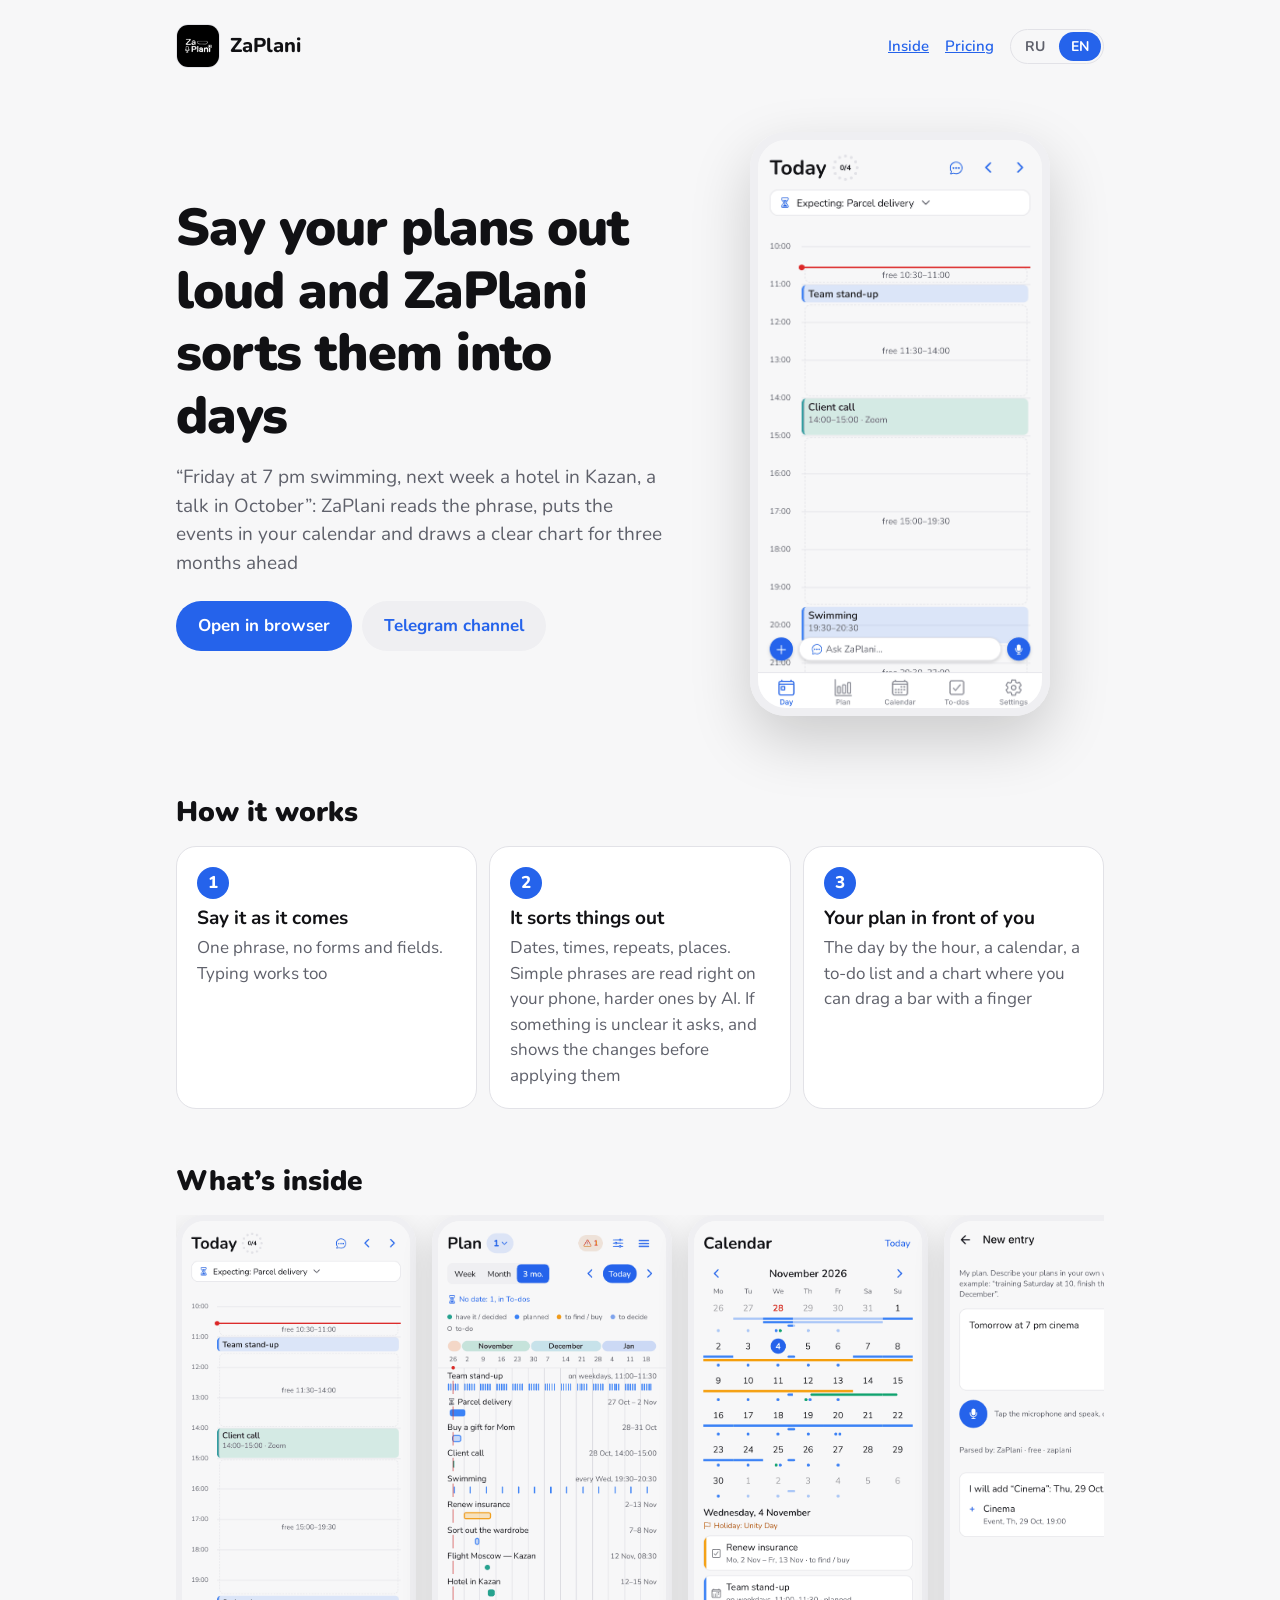
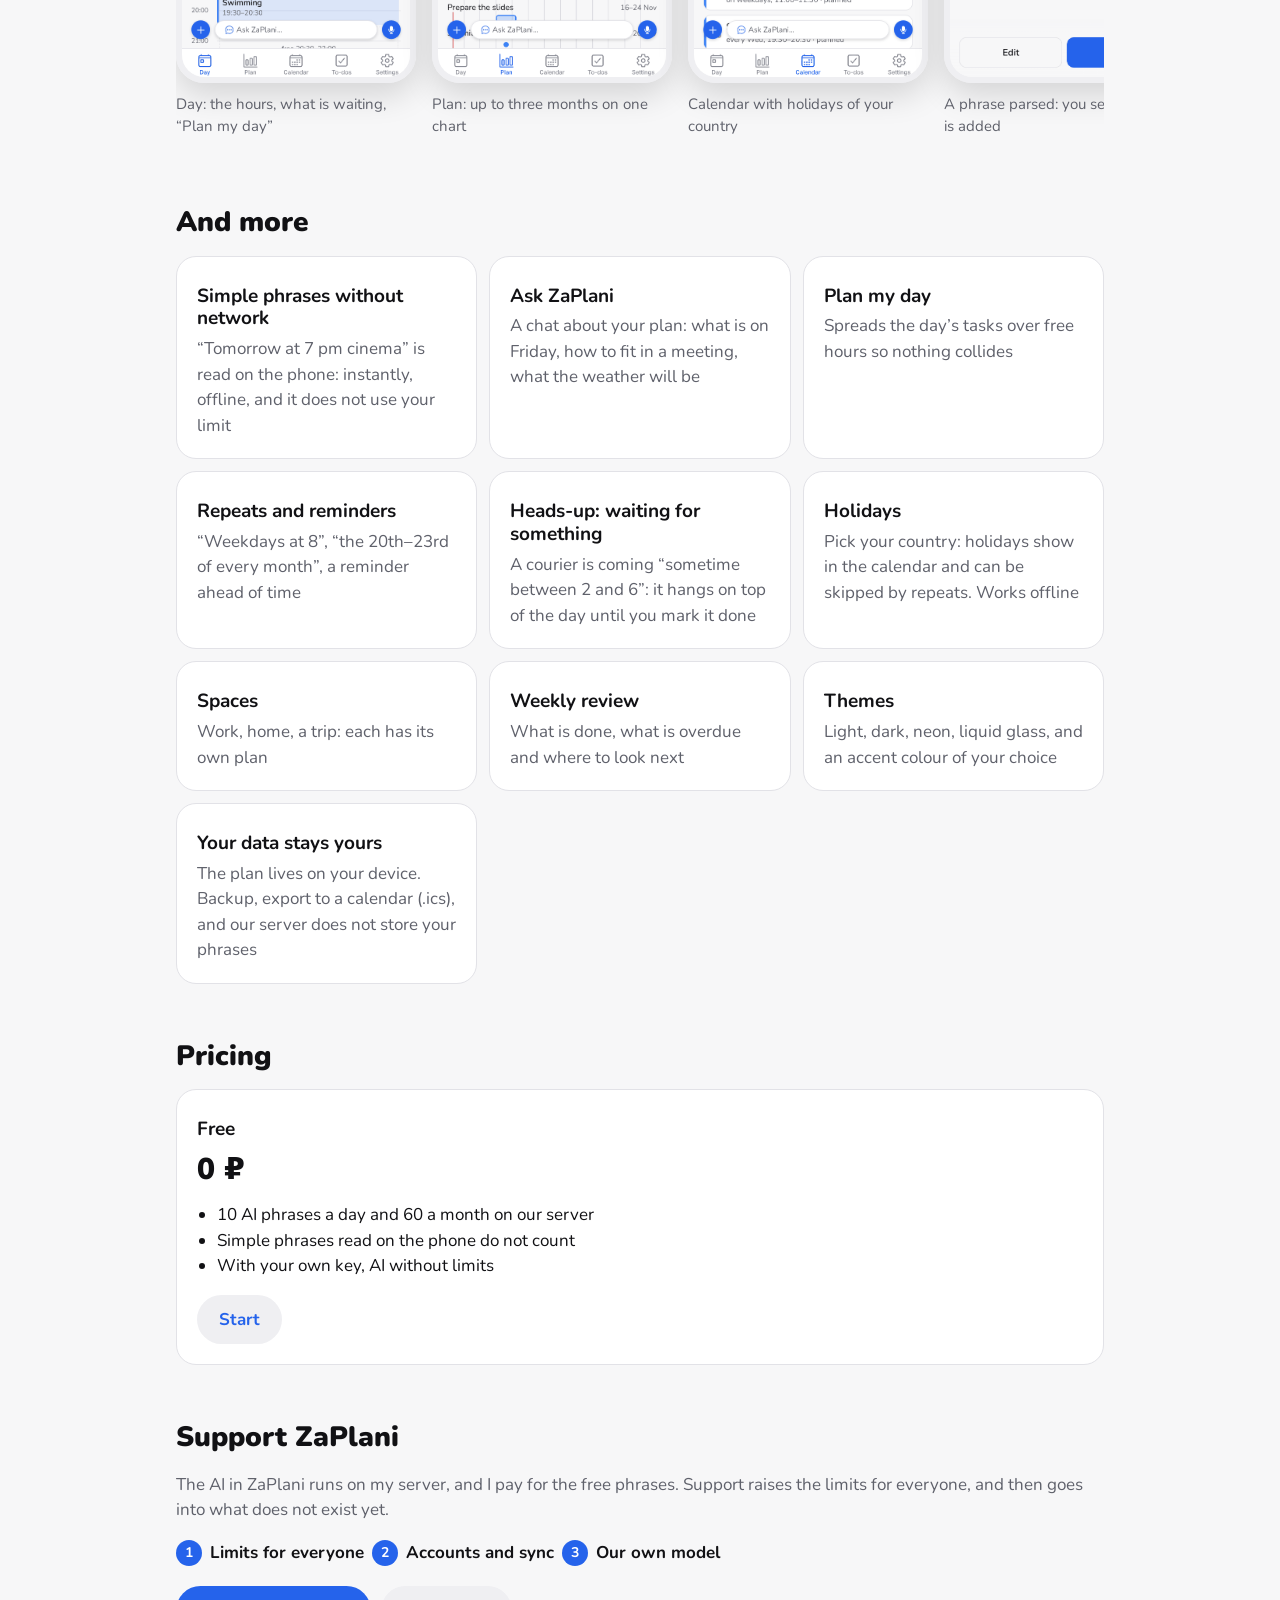
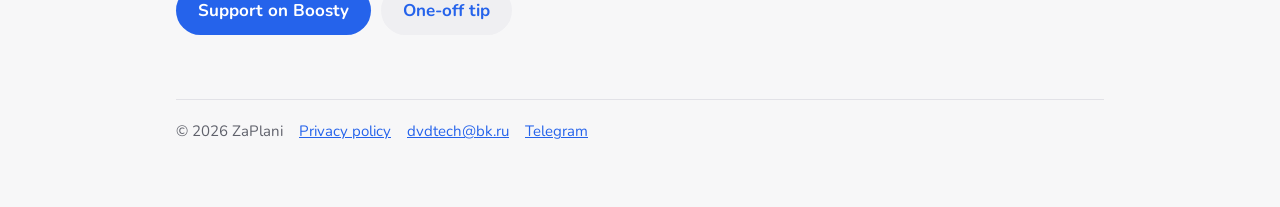
==== commit f407bec7: "Landing from main 52bc8f8" ====
--- a/index.html
+++ b/index.html
@@ -144,25 +144,28 @@
       [hidden] {
         display: none !important;
       }
-      .apk-notes {
-        margin-top: 12px;
+      .apk-card h2 {
+        font-size: 22px;
+        font-weight: 900;
+      }
+      .apk-card p {
+        margin: 4px 0 16px;
+      }
+      .apk-card ul {
+        margin: 16px 0 0;
+        padding-left: 20px;
         font-size: 14px;
-      }
-      .apk-notes p {
-        margin: 0 0 4px;
-      }
-      .apk-notes ul {
-        margin: 0;
-        padding-left: 20px;
       }
       .lang {
         display: inline-flex;
+        gap: 2px;
+        padding: 2px;
         border: 1px solid var(--line);
         border-radius: 999px;
-        overflow: hidden;
       }
       .lang button {
         border: 0;
+        border-radius: 999px;
         background: transparent;
         color: var(--muted);
         font: inherit;
@@ -196,6 +199,21 @@
       .shot figcaption {
         margin-top: 10px;
         font-size: 15px;
+      }
+      /* A phone has room for the logo and the language switch only; the links come back wider. */
+      header {
+        white-space: nowrap;
+      }
+      header nav a {
+        display: none;
+      }
+      .lang {
+        flex-shrink: 0;
+      }
+      @media (min-width: 560px) {
+        header nav a {
+          display: inline;
+        }
       }
       @media (min-width: 760px) {
         .hero {
@@ -239,36 +257,17 @@
             <a class="button quiet" href="https://t.me/ZaPlani_pub" data-en="Telegram channel"
               >Канал в Telegram</a
             >
-            <a
-              class="button quiet"
-              id="apk"
-              href="https://github.com/whenClick/zaplani-site/releases/latest/download/zaplani.apk"
-              data-en="Download for Android (APK)"
-              hidden
-              >Скачать для Android (APK)</a
-            >
-          </div>
-          <div class="apk-notes muted" id="apk-notes" hidden>
-            <p id="apk-version"></p>
-            <ul>
-              <li data-en="The phone will ask to allow installing apps from the browser: allow it">
-                Телефон спросит разрешение ставить приложения из браузера: разрешите
-              </li>
-              <li data-en="Play Protect may warn about an unfamiliar app: choose “Install anyway”">
-                Play Защита может предупредить о незнакомом приложении: выберите «Всё равно
-                установить»
-              </li>
-              <li data-en="Install new versions over the old one: your plan stays">
-                Новую версию ставьте поверх старой: план сохранится
-              </li>
-            </ul>
           </div>
         </div>
         <div class="phone">
           <picture>
-            <source srcset="img/day-dark.png" media="(prefers-color-scheme: dark)" />
+            <source
+              srcset="img/day-dark.png"
+              data-en-srcset="img/en/day-dark.png"
+              media="(prefers-color-scheme: dark)" />
             <img
               src="img/day-light.png"
+              data-en-src="img/en/day-light.png"
               width="585"
               height="1170"
               alt="День в ZaPlani: события по часам и напоминания"
@@ -276,6 +275,32 @@
           </picture>
         </div>
       </div>
+
+      <section id="android" hidden>
+        <div class="card apk-card">
+          <h2 data-en="ZaPlani for Android">ZaPlani для Android</h2>
+          <p class="muted" id="apk-version"></p>
+          <a
+            class="button"
+            id="apk"
+            href="https://github.com/whenClick/zaplani-site/releases/latest/download/zaplani.apk"
+            data-en="Download APK"
+            >Скачать APK</a
+          >
+          <ul class="muted">
+            <li data-en="The phone will ask to allow installing apps from the browser: allow it">
+              Телефон спросит разрешение ставить приложения из браузера: разрешите
+            </li>
+            <li data-en="Play Protect may warn about an unfamiliar app: choose “Install anyway”">
+              Play Защита может предупредить о незнакомом приложении: выберите «Всё равно
+              установить»
+            </li>
+            <li data-en="Install new versions over the old one: your plan stays">
+              Новую версию ставьте поверх старой: план сохранится
+            </li>
+          </ul>
+        </div>
+      </section>
 
       <section id="how">
         <h2 data-en="How it works">Как это работает</h2>
@@ -315,9 +340,13 @@
           <figure class="shot">
             <div class="phone">
               <picture>
-                <source srcset="img/day-dark.png" media="(prefers-color-scheme: dark)" />
+                <source
+                  srcset="img/day-dark.png"
+                  data-en-srcset="img/en/day-dark.png"
+                  media="(prefers-color-scheme: dark)" />
                 <img
                   src="img/day-light.png"
+                  data-en-src="img/en/day-light.png"
                   width="585"
                   height="1170"
                   loading="lazy"
@@ -332,9 +361,13 @@
           <figure class="shot">
             <div class="phone">
               <picture>
-                <source srcset="img/plan-dark.png" media="(prefers-color-scheme: dark)" />
+                <source
+                  srcset="img/plan-dark.png"
+                  data-en-srcset="img/en/plan-dark.png"
+                  media="(prefers-color-scheme: dark)" />
                 <img
                   src="img/plan-light.png"
+                  data-en-src="img/en/plan-light.png"
                   width="585"
                   height="1170"
                   loading="lazy"
@@ -349,9 +382,13 @@
           <figure class="shot">
             <div class="phone">
               <picture>
-                <source srcset="img/calendar-dark.png" media="(prefers-color-scheme: dark)" />
+                <source
+                  srcset="img/calendar-dark.png"
+                  data-en-srcset="img/en/calendar-dark.png"
+                  media="(prefers-color-scheme: dark)" />
                 <img
                   src="img/calendar-light.png"
+                  data-en-src="img/en/calendar-light.png"
                   width="585"
                   height="1170"
                   loading="lazy"
@@ -366,9 +403,13 @@
           <figure class="shot">
             <div class="phone">
               <picture>
-                <source srcset="img/parse-dark.png" media="(prefers-color-scheme: dark)" />
+                <source
+                  srcset="img/parse-dark.png"
+                  data-en-srcset="img/en/parse-dark.png"
+                  media="(prefers-color-scheme: dark)" />
                 <img
                   src="img/parse-light.png"
+                  data-en-src="img/en/parse-light.png"
                   width="585"
                   height="1170"
                   loading="lazy"
@@ -540,6 +581,12 @@
       for (const el of texts) el.dataset.ru = el.innerHTML;
       const images = document.querySelectorAll('[data-alt-en]');
       for (const img of images) img.dataset.altRu = img.alt;
+      // The screenshots follow the language too: English ones sit in img/en/.
+      const shots = document.querySelectorAll('[data-en-src], [data-en-srcset]');
+      for (const el of shots) {
+        if (el.dataset.enSrc) el.dataset.ruSrc = el.getAttribute('src');
+        else el.dataset.ruSrcset = el.getAttribute('srcset');
+      }
 
       function fillLimits() {
         for (const [cls, value] of Object.entries(limits)) {
@@ -560,6 +607,11 @@
       function apply(lang) {
         for (const el of texts) el.innerHTML = lang === 'en' ? el.dataset.en : el.dataset.ru;
         for (const img of images) img.alt = lang === 'en' ? img.dataset.altEn : img.dataset.altRu;
+        for (const el of shots) {
+          const en = lang === 'en';
+          if (el.dataset.enSrc) el.src = en ? el.dataset.enSrc : el.dataset.ruSrc;
+          else el.srcset = en ? el.dataset.enSrcset : el.dataset.ruSrcset;
+        }
         for (const button of document.querySelectorAll('[data-lang]')) {
           button.setAttribute('aria-pressed', String(button.dataset.lang === lang));
         }
@@ -606,8 +658,7 @@
           if (!release?.assets?.some((asset) => asset.name === 'zaplani.apk')) return;
           apk = release;
           fillApk(lang);
-          document.getElementById('apk').hidden = false;
-          document.getElementById('apk-notes').hidden = false;
+          document.getElementById('android').hidden = false;
         })
         .catch(() => {});
     </script>
--- a/style.css
+++ b/style.css
@@ -1,4 +1,4 @@
-/* The landing's styles; colors are the app's own (src/theme/tokens.ts). */
+/* Shared by the landing and the admin page; colors are the app's own (src/theme/tokens.ts). */
 @font-face {
   font-family: Nunito;
   font-weight: 200 1000;
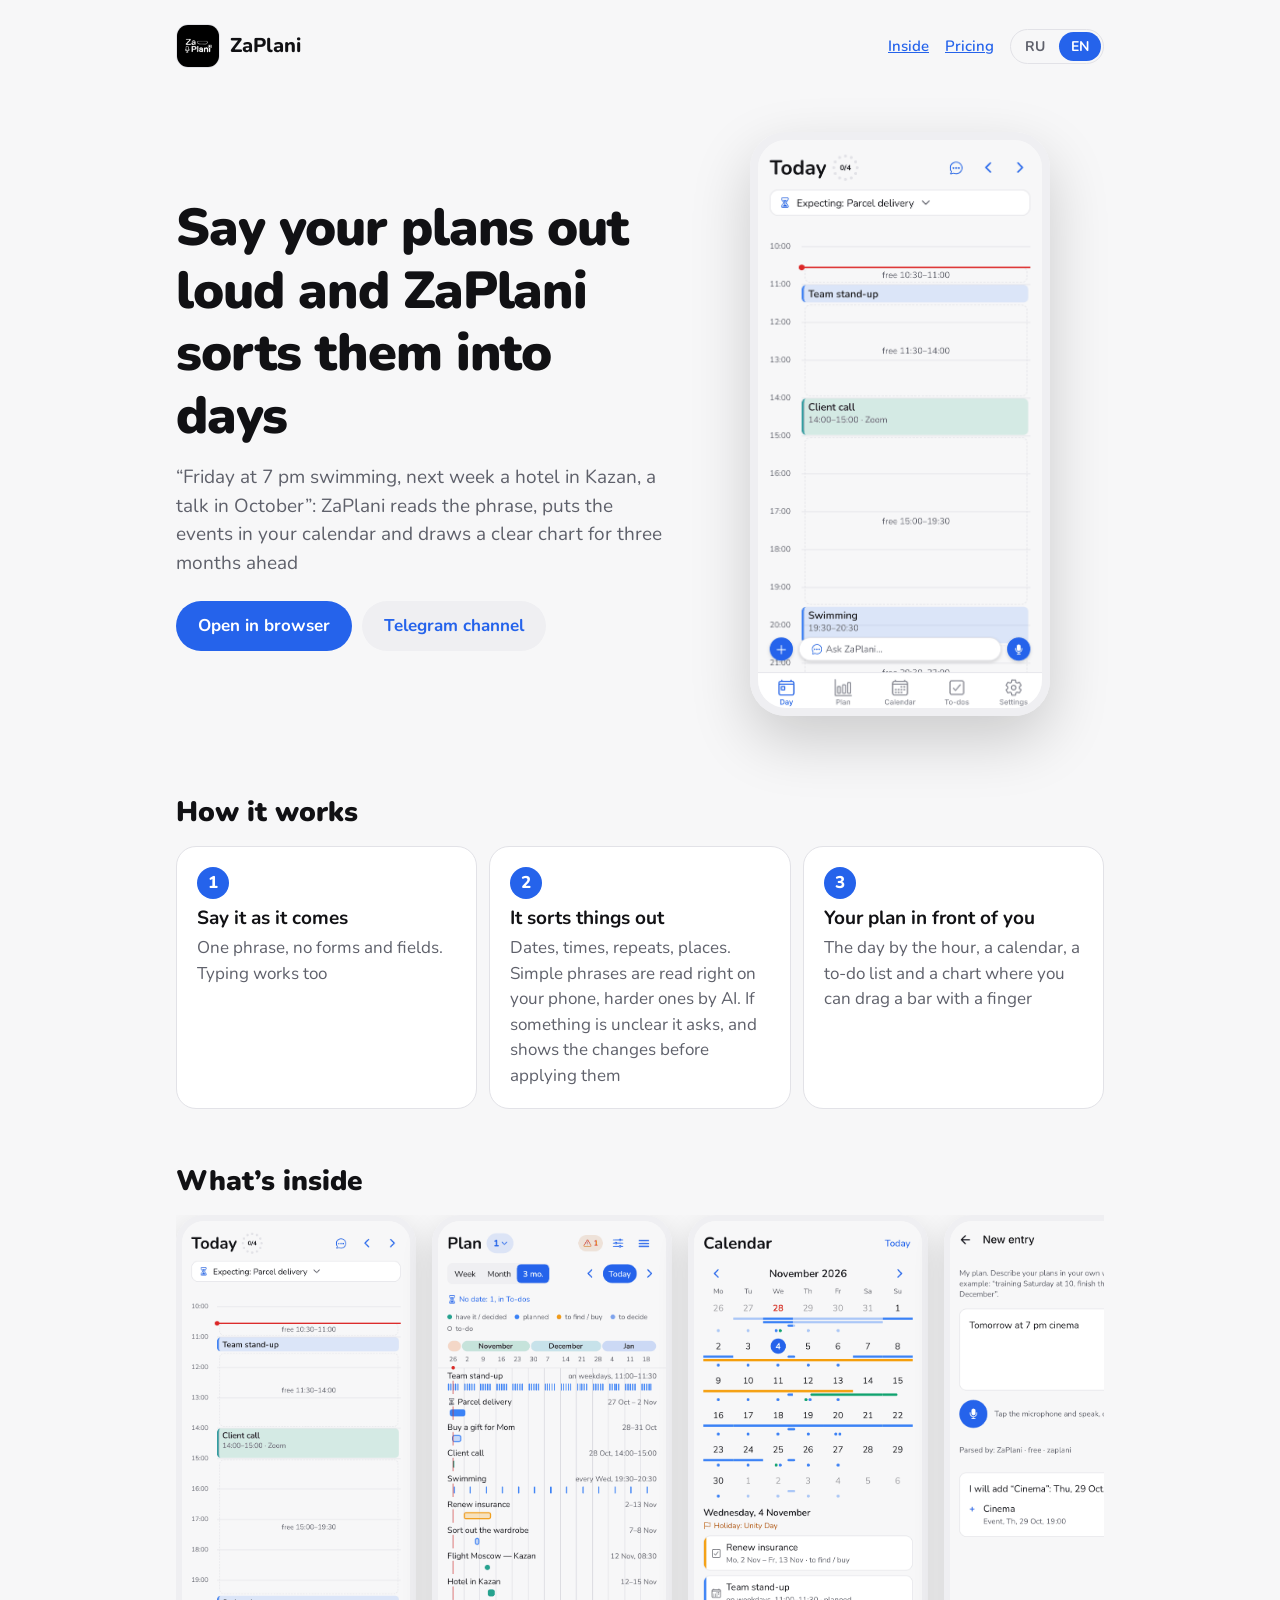
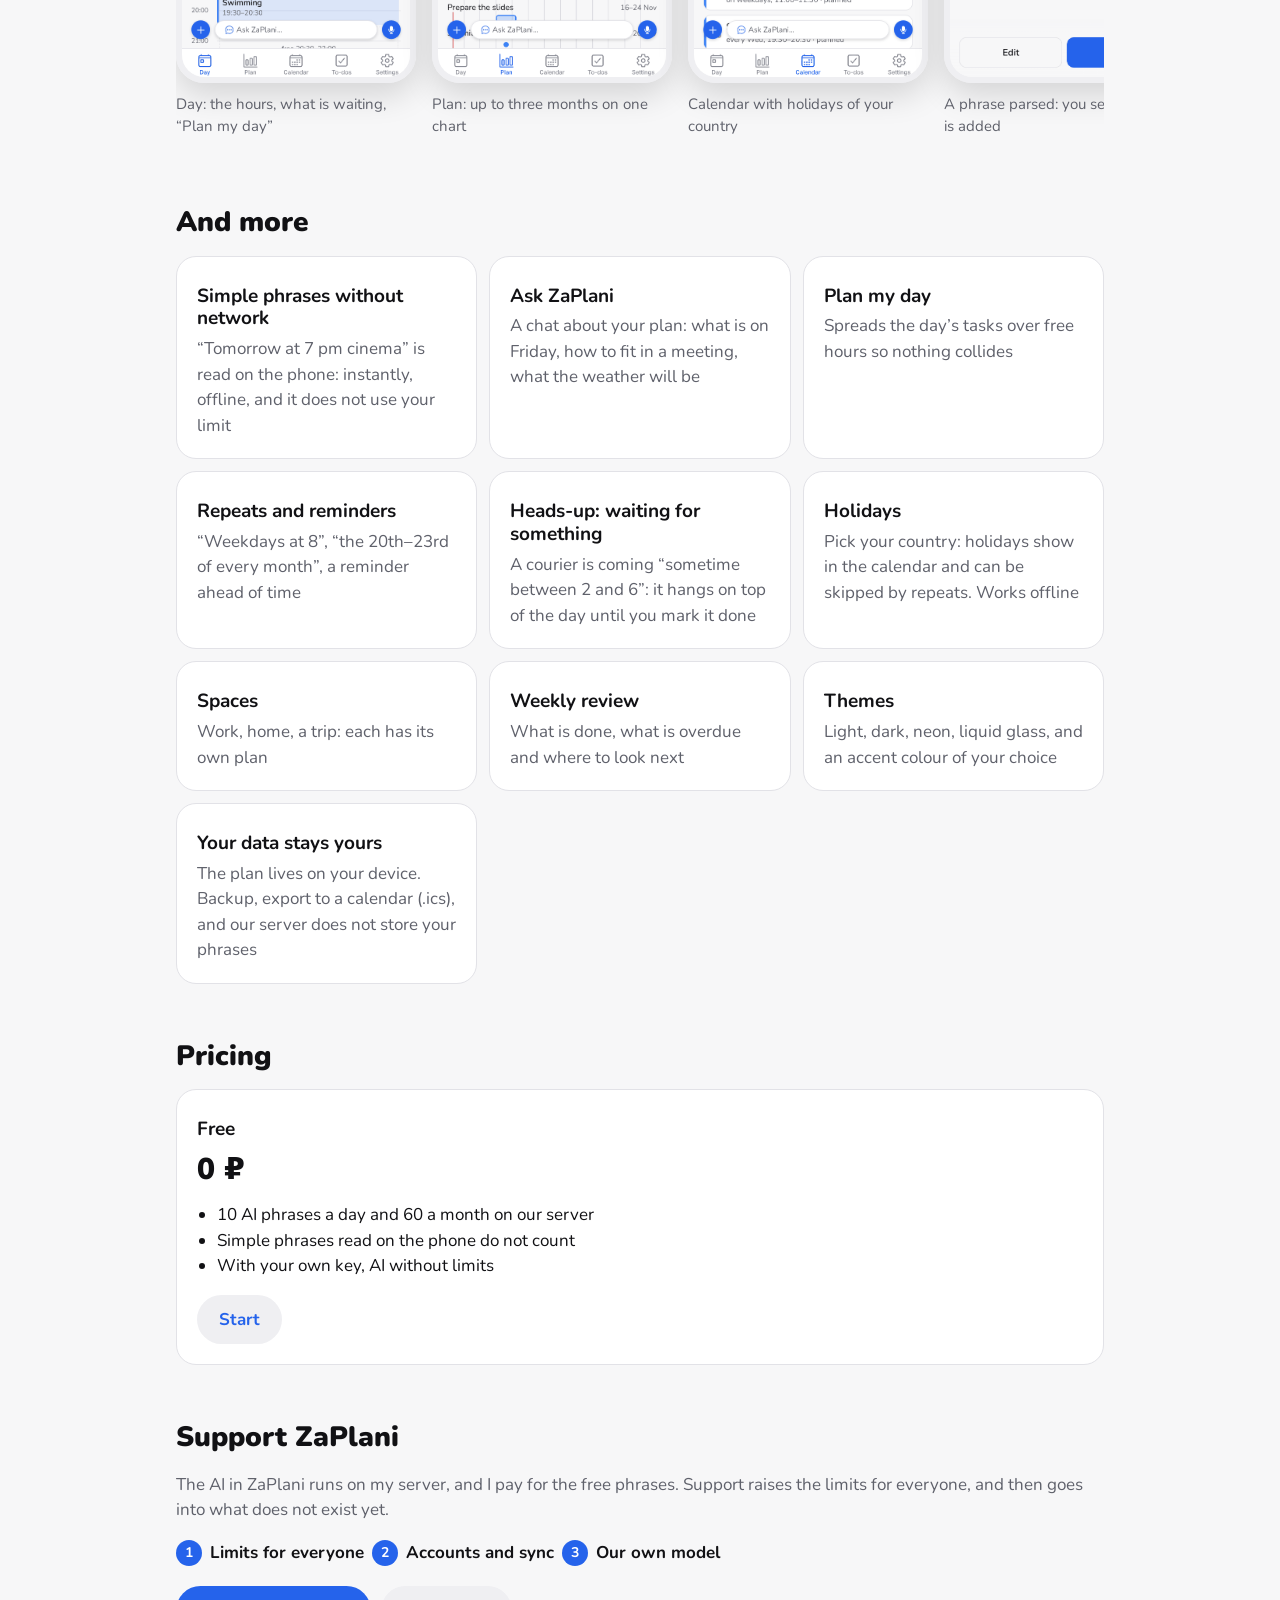
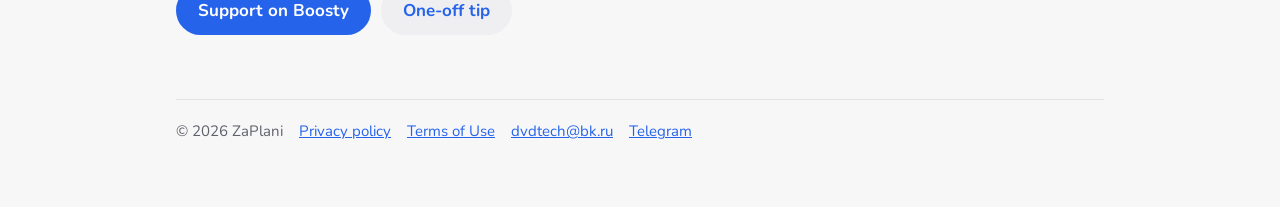
==== commit 89d42429: "Landing from main 95d8985" ====
--- a/index.html
+++ b/index.html
@@ -557,9 +557,8 @@
 
       <footer class="muted">
         <span>© 2026 ZaPlani</span>
-        <a href="https://whenclick.github.io/zaplani-privacy/" data-en="Privacy policy"
-          >Политика конфиденциальности</a
-        >
+        <a href="privacy/" data-en="Privacy policy">Политика конфиденциальности</a>
+        <a href="terms/" data-en="Terms of Use">Условия использования</a>
         <a href="mailto:dvdtech@bk.ru">dvdtech@bk.ru</a>
         <a href="https://t.me/ZaPlani_pub">Telegram</a>
       </footer>
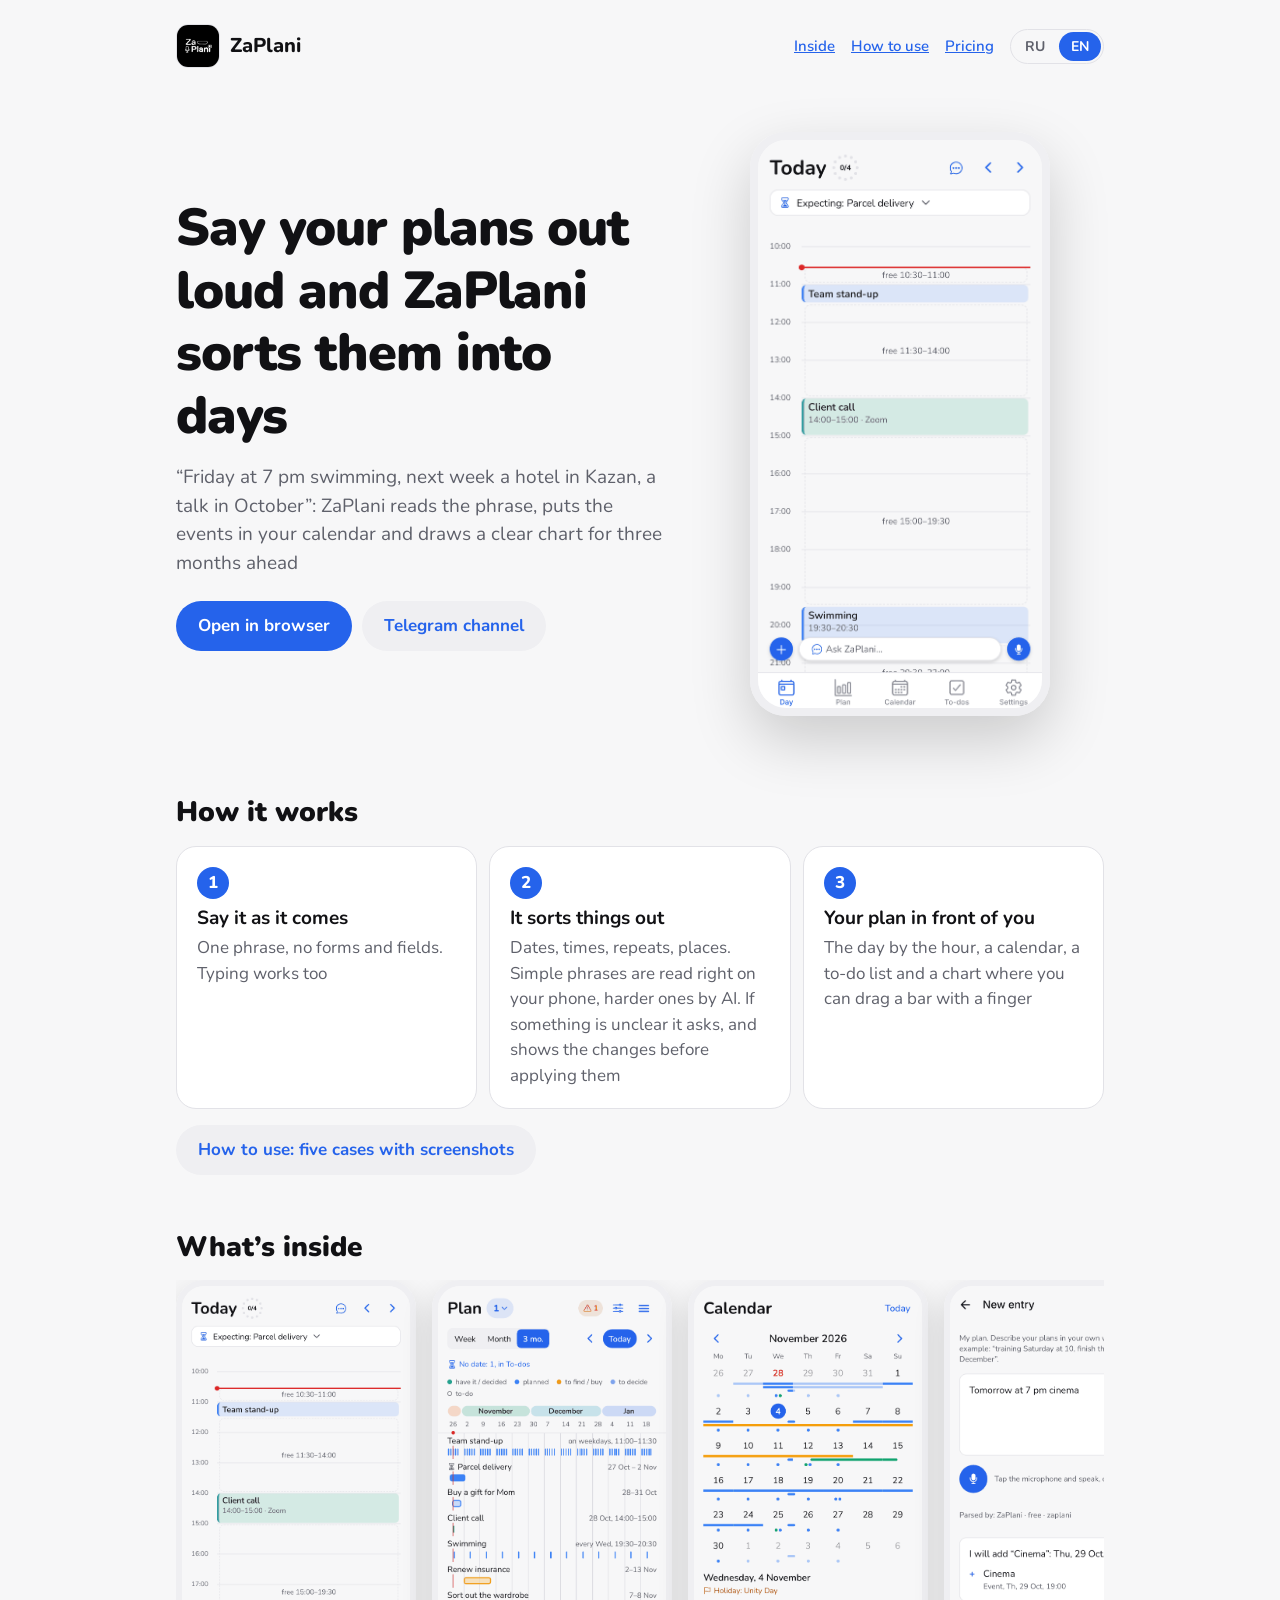
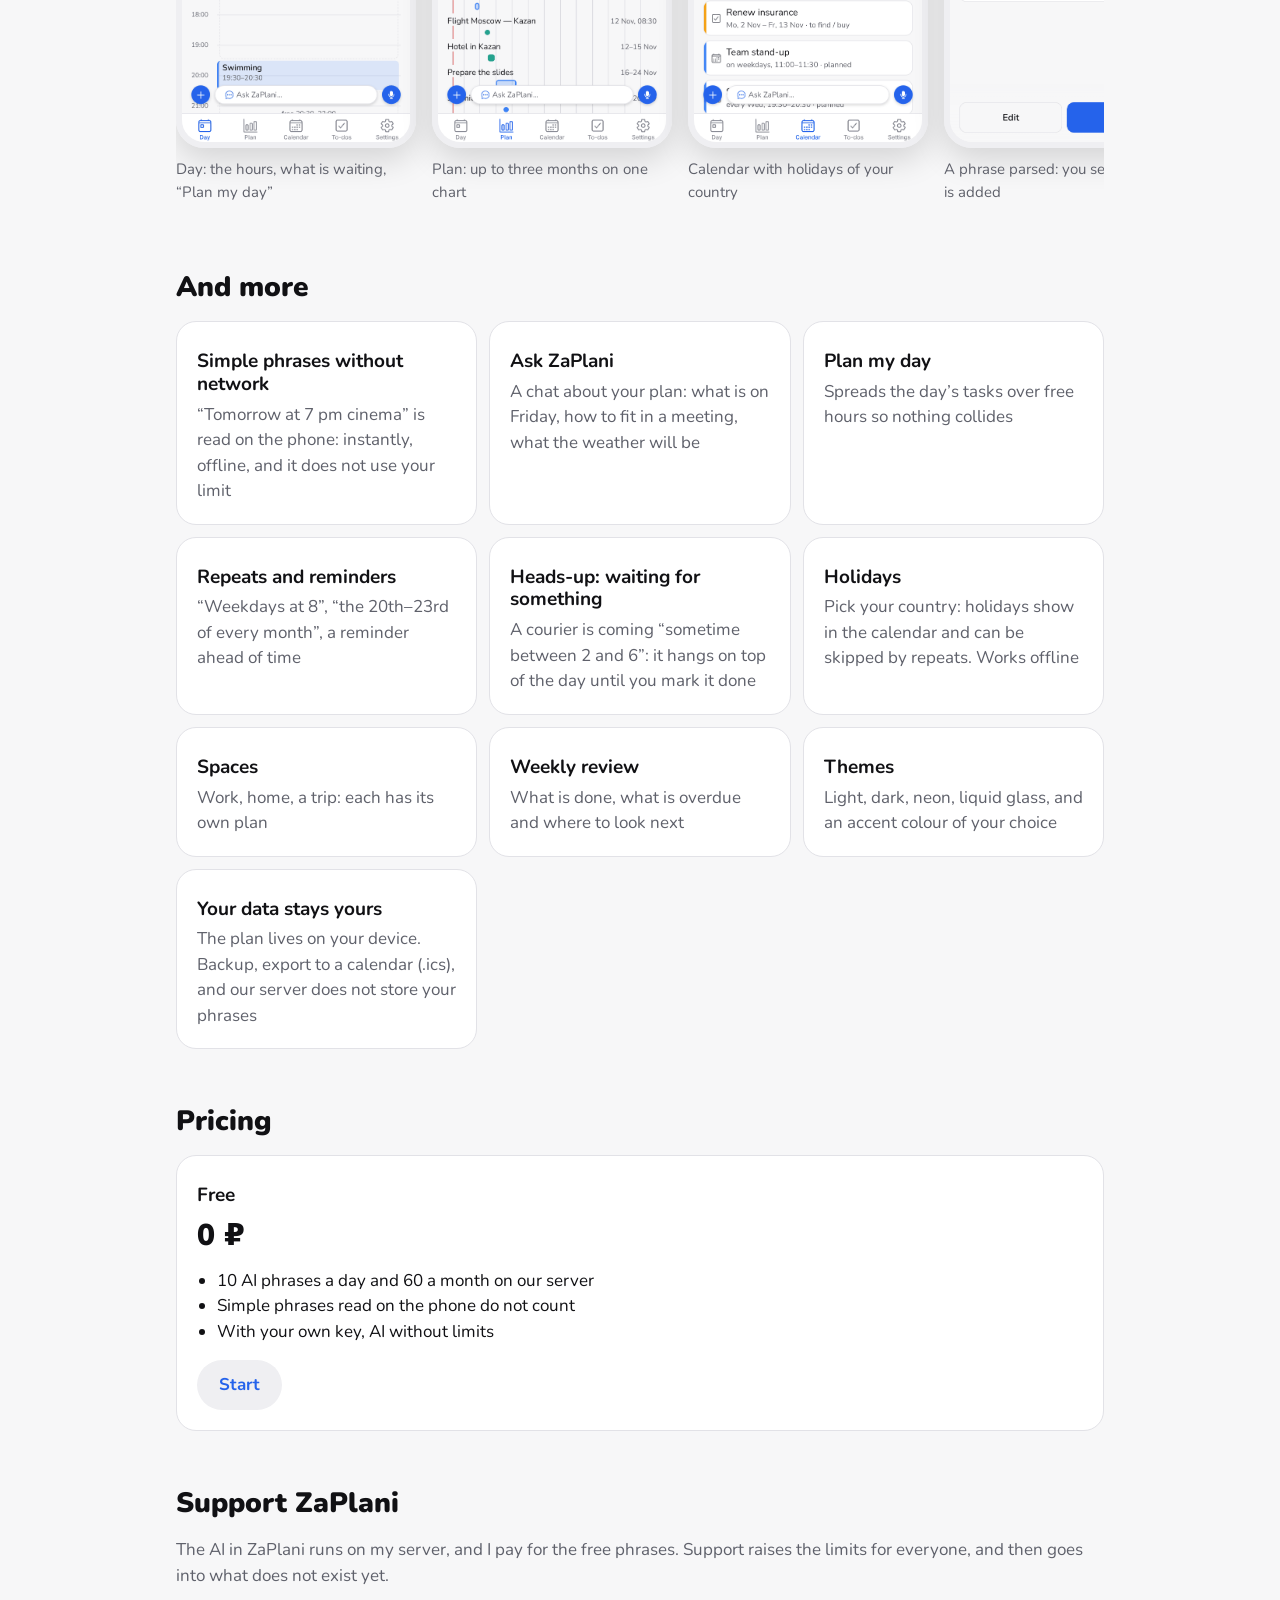
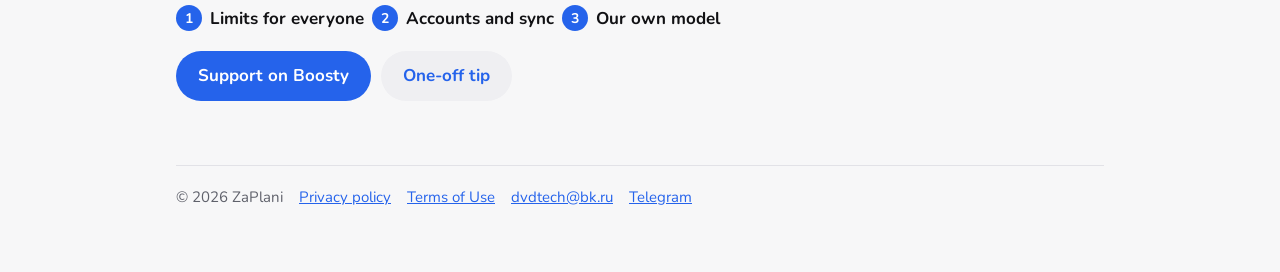
==== commit 2e634a03: "Landing from main b94c7a6" ====
--- a/index.html
+++ b/index.html
@@ -52,6 +52,9 @@
         flex-wrap: wrap;
         gap: 10px;
       }
+      .how-more {
+        margin-top: 16px;
+      }
       .phone {
         justify-self: center;
         width: min(300px, 80vw);
@@ -230,6 +233,7 @@
         ZaPlani
         <nav>
           <a href="#inside" data-en="Inside">Что внутри</a>
+          <a href="how/" data-en="How to use">Как пользоваться</a>
           <a href="#plans" data-en="Pricing">Цена</a>
           <span class="lang" role="group" aria-label="Language">
             <button type="button" data-lang="ru" aria-pressed="true">RU</button>
@@ -331,6 +335,11 @@
               День по часам, календарь, список дел и диаграмма, где полосу можно сдвинуть пальцем
             </p>
           </div>
+        </div>
+        <div class="actions how-more">
+          <a class="button quiet" href="how/" data-en="How to use: five cases with screenshots"
+            >Как пользоваться: пять сценариев со скриншотами</a
+          >
         </div>
       </section>
 
